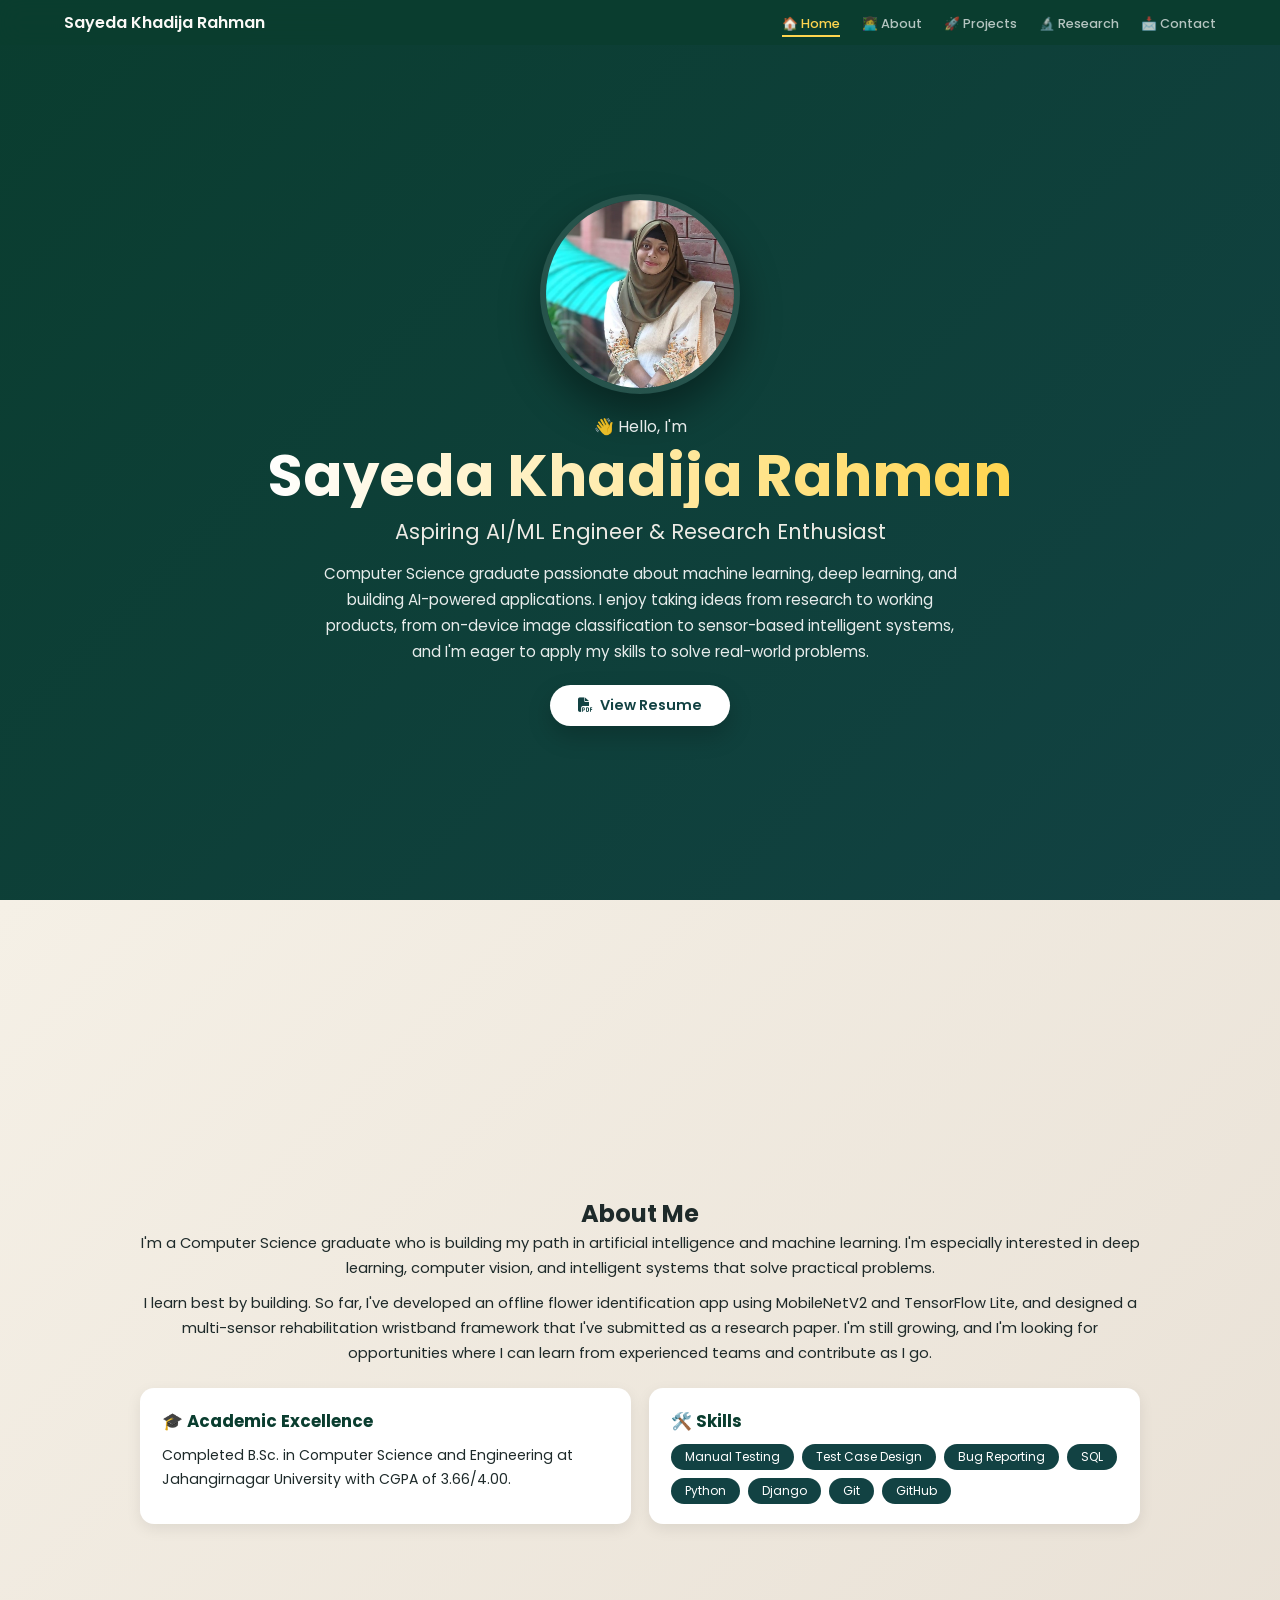
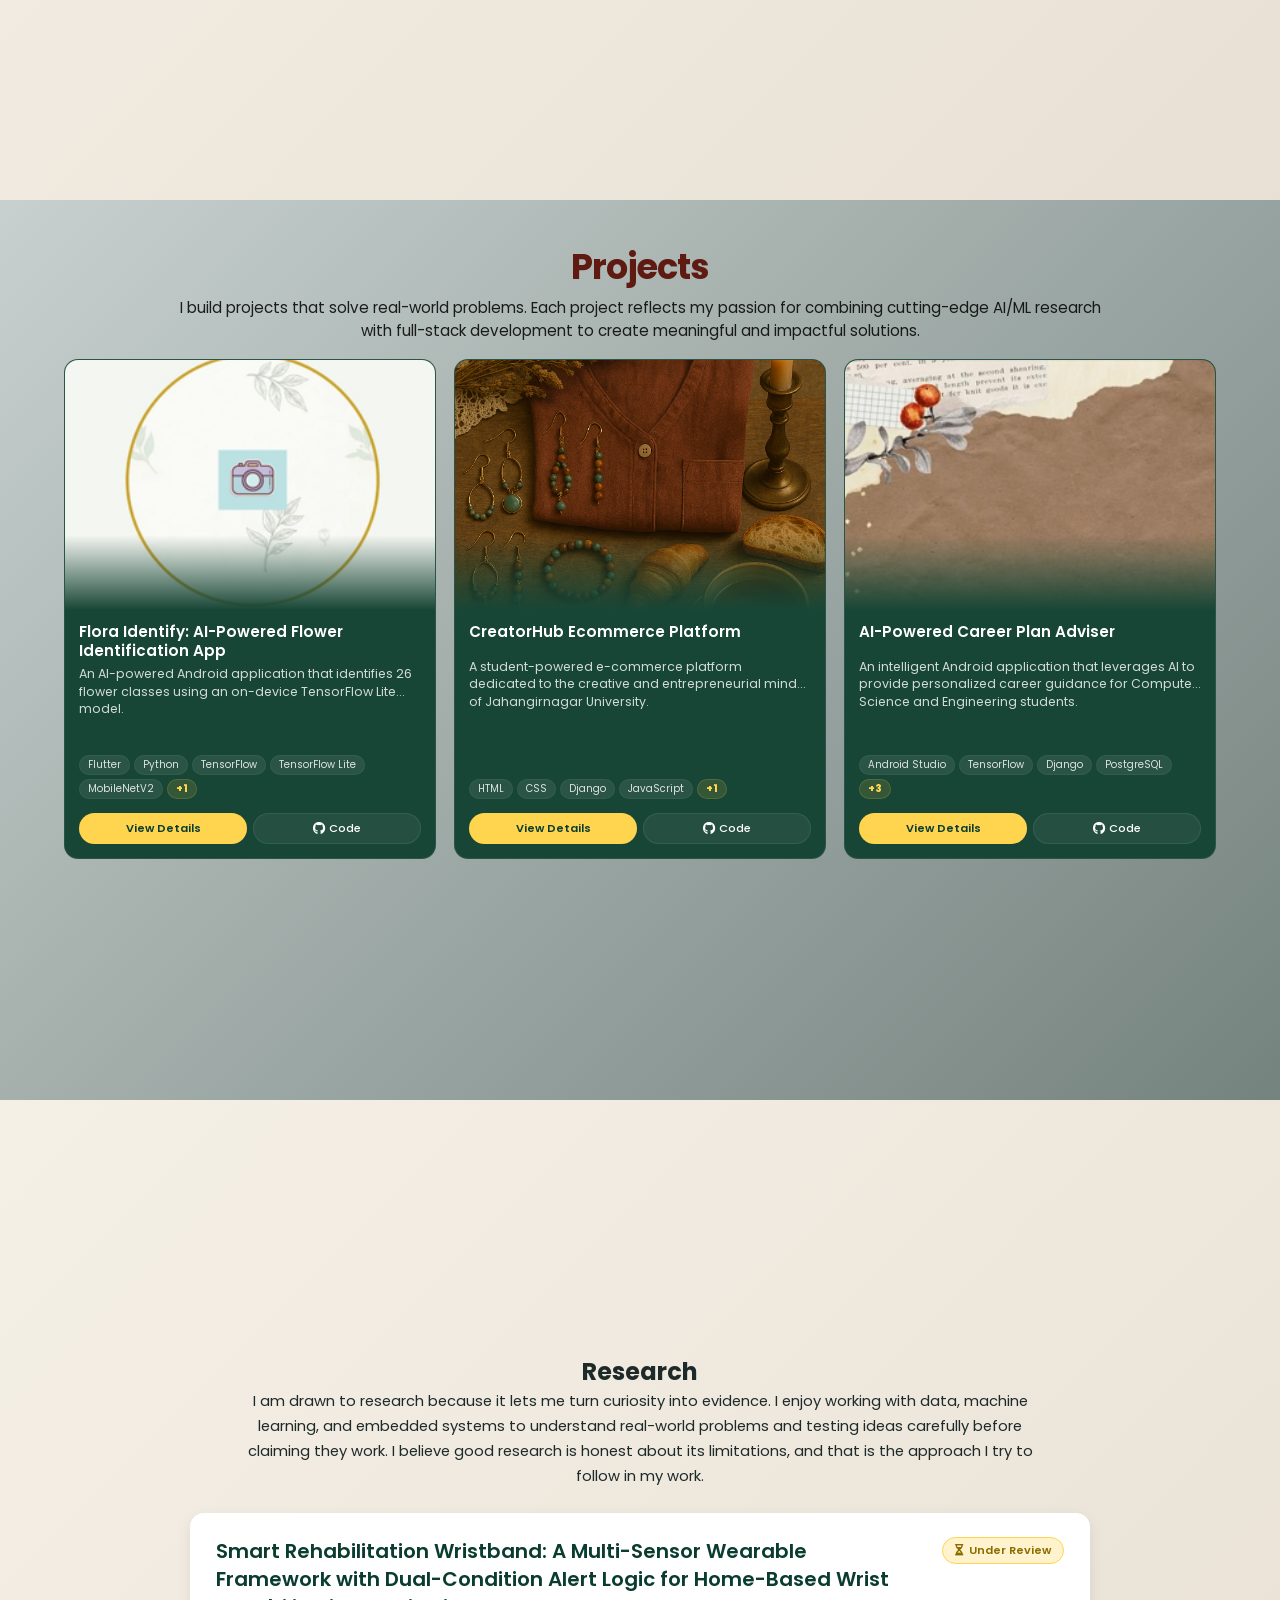
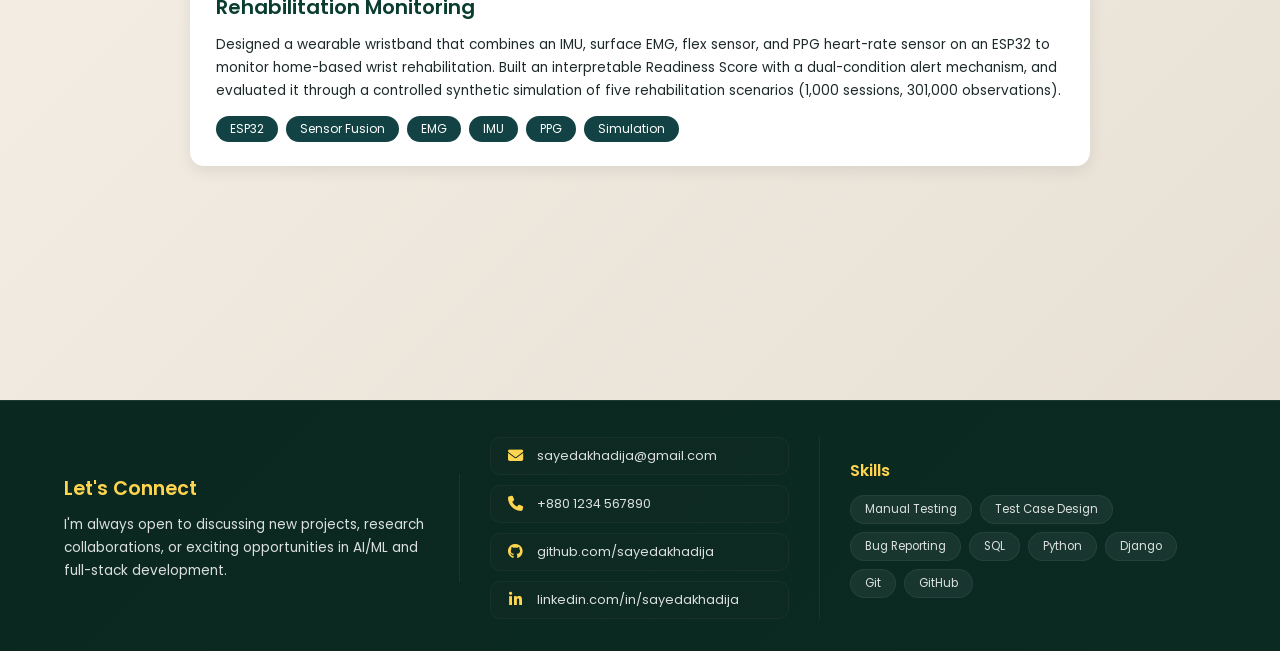
==== index.html @ f1431178 "about section changed" ====
<!DOCTYPE html>
<html lang="en">

<head>
  <meta charset="UTF-8">
  <meta name="viewport" content="width=device-width, initial-scale=1.0">
  <title>Sayeda Khadija Rahman | Portfolio</title>

  <link rel="stylesheet" href="assets/css/style.css">
  <link rel="stylesheet" href="https://cdnjs.cloudflare.com/ajax/libs/font-awesome/6.5.1/css/all.min.css">
  <link href="https://fonts.googleapis.com/css2?family=Poppins:wght@300;400;600;700&display=swap" rel="stylesheet">
</head>

<body>

  <!-- ===== NAVIGATION ===== -->
  <nav id="navbar">
    <div class="nav-left">Sayeda Khadija Rahman</div>
    <div class="nav-right">
      <a href="#home" class="active">🏠 Home</a>
      <a href="#about">👩‍💻 About</a>
      <a href="#projects">🚀 Projects</a>
      <a href="#research">🔬 Research</a>
      <a href="#contact">📩 Contact</a>
    </div>
  </nav>






  <!-- ===== HOME SECTION ===== -->
  <section class="section" id="home">
    <div class="home-container">
      <div class="home-image">
        <img src="./assets/images/Photo.jpg" alt="Sayeda Khadija Rahman">
      </div>
      <div class="home-content">
        <p class="greeting">👋 Hello, I'm</p>
        <h1 class="name">Sayeda Khadija Rahman</h1>
        <p class="title">Aspiring AI/ML Engineer & Research Enthusiast</p>
        <p class="description">
          Computer Science graduate passionate about machine learning, deep learning, and building
          AI-powered applications. I enjoy taking ideas from research to working products, from
          on-device image classification to sensor-based intelligent systems, and I'm eager to
          apply my skills to solve real-world problems.
        </p>
        <a href="resume/index.html" class="cv-btn">
          <i class="fas fa-file-pdf"></i> View Resume
        </a>
      </div>
    </div>
  </section>






  <!-- ===== ABOUT SECTION ===== -->
  <section class="section" id="about">
    <div class="about-grid">
      <div class="about-content">
        <h2 class="section-title">About Me</h2>
        <p>I'm a Computer Science graduate who is building my path in artificial intelligence and machine learning.
          I'm especially interested in deep learning, computer vision, and intelligent systems that solve
          practical problems.</p>
        <p>I learn best by building. So far, I've developed an offline flower identification app using
          MobileNetV2 and TensorFlow Lite, and designed a multi-sensor rehabilitation wristband framework that I've
          submitted as a research paper. I'm still growing, and I'm looking for opportunities where I can learn from
          experienced teams and contribute as I go.</p>

        <div class="about-boxes">
          <!-- Left: Academic Excellence -->
          <div class="about-box">
            <h3>🎓 Academic Excellence</h3>
            <p>Completed B.Sc. in Computer Science and Engineering at Jahangirnagar University with CGPA of 3.66/4.00.
            </p>
          </div>

          <!-- Right: Skills -->
          <div class="about-box">
            <h3>🛠️ Skills</h3>
            <div class="skills">
              <span class="skill-tag">Manual Testing</span>
              <span class="skill-tag">Test Case Design</span>
              <span class="skill-tag">Bug Reporting</span>
              <span class="skill-tag">SQL</span>
              <span class="skill-tag">Python</span>
              <span class="skill-tag">Django</span>
              <span class="skill-tag">Git</span>
              <span class="skill-tag">GitHub</span>
            </div>
          </div>
        </div>
      </div>
    </div>
  </section>










  <!-- ===== PROJECTS SECTION ===== -->



  <section class="section" id="projects">
    <div class="projects-container">
      <div class="projects-header">
        <h2 class="projects-title">Projects</h2>
        <p class="projects-subtitle">
          I build projects that solve real-world problems. Each project reflects my passion for
          combining cutting-edge AI/ML research with full-stack development to create
          meaningful and impactful solutions.
        </p>
      </div>

      <div class="projects-grid">



        <!-- Project Card 1 -->
        <div class="project-card" data-project="1">
          <div class="project-image-wrapper">
            <img src="assets/images/flora_identify.png" alt="Flora Identify Flower Recognition App"
              class="project-image">
          </div>

          <div class="project-content">
            <h3 class="project-title">Flora Identify: AI-Powered Flower Identification App</h3>

            <p class="project-description">
              An AI-powered Android application that identifies 26 flower classes
              using an on-device TensorFlow Lite model.
            </p>

            <div class="project-tech">
              <span class="tech-tag">Flutter</span>
              <span class="tech-tag">Python</span>
              <span class="tech-tag">TensorFlow</span>
              <span class="tech-tag">TensorFlow Lite</span>
              <span class="tech-tag">MobileNetV2</span>
              <span class="tech-tag more">+1</span>
            </div>

            <div class="project-buttons">
              <button class="btn-view" data-project="1">View Details</button>

              <a href="https://github.com/cometkhadija/flower_detection_project" target="_blank"
                rel="noopener noreferrer" class="btn-github">
                <i class="fab fa-github"></i> Code
              </a>
            </div>
          </div>
        </div>





        <!-- Project Card 2 -->


        <div class="project-card" data-project="2">
          <div class="project-image-wrapper">
            <img src="assets/images/creator_hub.png" alt="CreatorHub Ecommerce Platform" class="project-image">
          </div>
          <div class="project-content">
            <h3 class="project-title">CreatorHub Ecommerce Platform</h3>
            <p class="project-description">A student-powered e-commerce platform dedicated to the creative and
              entrepreneurial minds of Jahangirnagar University.</p>
            <div class="project-tech">
              <span class="tech-tag">HTML</span>
              <span class="tech-tag">CSS</span>
              <span class="tech-tag">Django</span>
              <span class="tech-tag">JavaScript</span>
              <span class="tech-tag more">+1</span>
            </div>
            <div class="project-buttons">
              <button class="btn-view" data-project="2">View Details</button>
              <a href="https://github.com/cometkhadija/Prideproject" target="_blank" class="btn-github">
                <i class="fab fa-github"></i> Code
              </a>
            </div>
          </div>
        </div>



        <!-- Project Card 3 -->
        <div class="project-card" data-project="3">
          <div class="project-image-wrapper">
            <img src="assets/images/hostel_companion.png" alt="AI-Powered Hostel Companion" class="project-image">
          </div>
          <div class="project-content">
            <h3 class="project-title">AI-Powered Career Plan Adviser</h3>
            <p class="project-description">An intelligent Android application that leverages AI to provide personalized
              career guidance for Computer Science and Engineering students.</p>
            <div class="project-tech">
              <span class="tech-tag">Android Studio</span>
              <span class="tech-tag">TensorFlow</span>
              <span class="tech-tag">Django</span>
              <span class="tech-tag">PostgreSQL</span>
              <span class="tech-tag more">+3</span>
            </div>
            <div class="project-buttons">
              <button class="btn-view" data-project="3">View Details</button>
              <a href="https://github.com/cometkhadija/my_app" target="_blank" class="btn-github">
                <i class="fab fa-github"></i> Code
              </a>
            </div>
          </div>
        </div>











      </div>
    </div>
  </section>








  <!-- ===== PROJECT DETAIL MODAL ===== -->
  <div class="modal-overlay" id="projectModal" onclick="closeProjectOutside(event)">
    <div class="modal-content">
      <h2 id="modalTitle">Project Title</h2>
      <div class="modal-body">
        <p id="modalDescription">Full project description goes here.</p>

        <div class="modal-tech">
          <h4>Technologies Used</h4>
          <div id="modalTech" class="tech-tags-modal"></div>
        </div>

        <div class="modal-features">
          <h4>Key Features</h4>
          <ul id="modalFeatures"></ul>
        </div>
      </div>

      <div class="modal-actions">
        <a href="#" id="modalGithub" target="_blank" rel="noopener" class="modal-github-btn">
          <i class="fab fa-github"></i> View on GitHub
        </a>
        <button class="modal-close-btn" onclick="closeProject()">Close</button>
      </div>
    </div>
  </div>








  <!-- ===== RESEARCH SECTION ===== -->
  <section class="section" id="research">
    <div class="research-container">
      <h2 class="section-title">Research</h2>

      <p class="research-intro">
        I am drawn to research because it lets me turn curiosity into evidence. I enjoy working with data,
        machine learning, and embedded systems to understand real-world problems and testing ideas
        carefully before claiming they work. I believe good research is honest about its limitations,
        and that is the approach I try to follow in my work.
      </p>

      <div class="research-card">
        <div class="research-card-top">
          <h3 class="research-title">Smart Rehabilitation Wristband: A Multi-Sensor Wearable Framework with
            Dual-Condition Alert Logic for Home-Based Wrist Rehabilitation Monitoring</h3>
          <span class="research-badge"><i class="fas fa-hourglass-half"></i> Under Review</span>
        </div>

        <p class="research-desc">
          Designed a wearable wristband that combines an IMU, surface EMG, flex sensor, and PPG heart-rate
          sensor on an ESP32 to monitor home-based wrist rehabilitation. Built an interpretable Readiness Score
          with a dual-condition alert mechanism, and evaluated it through a controlled synthetic simulation of
          five rehabilitation scenarios (1,000 sessions, 301,000 observations).
        </p>

        <div class="research-tags">
          <span class="skill-tag">ESP32</span>
          <span class="skill-tag">Sensor Fusion</span>
          <span class="skill-tag">EMG</span>
          <span class="skill-tag">IMU</span>
          <span class="skill-tag">PPG</span>
          <span class="skill-tag">Simulation</span>
        </div>
      </div>
    </div>
  </section>






  <!-- ===== CONTACT BAR (footer) ===== -->
  <footer class="contact-bar" id="contact">
    <div class="contact-bar-inner">

      <!-- Left -->
      <div class="contact-bar-text">
        <h3>Let's Connect</h3>
        <p>I'm always open to discussing new projects, research collaborations, or exciting opportunities in AI/ML and
          full-stack development.</p>
      </div>

      <!-- Middle -->
      <div class="contact-bar-links">
        <div class="contact-bar-item">
          <i class="fas fa-envelope"></i>
          <span>sayedakhadija@gmail.com</span>
        </div>
        <div class="contact-bar-item">
          <i class="fas fa-phone"></i>
          <span>+880 1234 567890</span>
        </div>
        <div class="contact-bar-item">
          <i class="fab fa-github"></i>
          <a href="#" target="_blank">github.com/sayedakhadija</a>
        </div>
        <div class="contact-bar-item">
          <i class="fab fa-linkedin-in"></i>
          <a href="#" target="_blank">linkedin.com/in/sayedakhadija</a>
        </div>
      </div>

      <!-- Right -->
      <div class="contact-bar-skills">
        <h4>Skills</h4>
        <div class="skills-wrap">
          <span class="skill-tag-full">Manual Testing</span>
          <span class="skill-tag-full">Test Case Design</span>
          <span class="skill-tag-full">Bug Reporting</span>
          <span class="skill-tag-full">SQL</span>
          <span class="skill-tag-full">Python</span>
          <span class="skill-tag-full">Django</span>
          <span class="skill-tag-full">Git</span>
          <span class="skill-tag-full">GitHub</span>
        </div>
      </div>

    </div>
  </footer>




  <!-- ===== BOTTOM NAVIGATION (Mobile) ===== -->
  <nav class="bottom-nav" id="bottomNav">
    <a href="#home" class="active">
      <i class="fas fa-home"></i>
      <span>Home</span>
    </a>
    <a href="#about">
      <i class="fas fa-user"></i>
      <span>About</span>
    </a>
    <a href="#projects">
      <i class="fas fa-code"></i>
      <span>Projects</span>
    </a>
    <a href="#research">
      <i class="fas fa-flask"></i>
      <span>Research</span>
    </a>
    <a href="#contact">
      <i class="fas fa-envelope"></i>
      <span>Contact</span>
    </a>
  </nav>

  <script src="assets/js/script.js" defer></script>
</body>

</html>
---- assets/css/style.css ----
/* ===== RESET & BASE ===== */
* {
  margin: 0;
  padding: 0;
  box-sizing: border-box;
}

html {
  scroll-behavior: smooth;
  scroll-snap-type: y mandatory;
}

body {
  font-family: 'Poppins', sans-serif;
  background: #0a3d2f;
  color: #ffffff;
  overflow-y: scroll;
}

/* ===== SECTIONS - FULL VIEWPORT HEIGHT ===== */
.section {
  height: 100vh;
  min-height: 100vh;
  scroll-snap-align: start;
  display: flex;
  align-items: center;
  justify-content: center;
  padding: 60px 5% 40px;
  position: relative;
  overflow-y: auto;
}

.section::-webkit-scrollbar {
  width: 4px;
}

.section::-webkit-scrollbar-track {
  background: rgba(255, 255, 255, 0.05);
}

.section::-webkit-scrollbar-thumb {
  background: #ffd54f;
  border-radius: 4px;
}

/* ===== NAVIGATION ===== */
#navbar {
  position: fixed;
  top: 0;
  left: 0;
  right: 0;
  z-index: 1000;
  padding: 10px 5%;
  display: flex;
  justify-content: space-between;
  align-items: center;
  background: rgba(10, 61, 47, 0.9);
  backdrop-filter: blur(12px);
  transition: all 0.3s ease;
}

#navbar.scrolled {
  background: rgba(0, 0, 0, 0.95);
}

.nav-left {
  font-size: 1rem;
  font-weight: 600;
  color: #faf9f6;
}

.nav-right a {
  color: rgba(255, 255, 255, 0.7);
  text-decoration: none;
  margin-left: 18px;
  font-weight: 500;
  font-size: 0.8rem;
  transition: all 0.3s;
  padding-bottom: 3px;
  border-bottom: 2px solid transparent;
}

.nav-right a:hover,
.nav-right a.active {
  color: #ffd54f;
  border-bottom-color: #ffd54f;
}






/* ===== HOME SECTION ===== */
#home {
  background: linear-gradient(135deg, #0a3d2f, #124243);
}

.home-container {
  max-width: 800px;
  width: 100%;
  display: flex;
  flex-direction: column;
  align-items: center;
  text-align: center;
  gap: 20px;
}

.home-image img {
  width: 200px;
  aspect-ratio: 1 / 1;
  object-fit: cover;
  display: block;
  border-radius: 50%;
  box-shadow: 0 20px 40px rgba(0, 0, 0, 0.4);
  border: 6px solid rgba(255, 255, 255, 0.1);
}

.greeting {
  font-size: 1rem;
  opacity: 0.9;
}

.name {
  font-size: clamp(2.2rem, 4.5vw, 3.8rem);
  font-weight: 700;
  line-height: 1.1;
  margin: 6px 0 8px;
  background: linear-gradient(to right, #fff, #ffd54f);
  -webkit-background-clip: text;
  -webkit-text-fill-color: transparent;
}

.title {
  font-size: 1.3rem;
  color: #edebe5;
  margin-bottom: 14px;
}

.description {
  font-size: 0.95rem;
  line-height: 1.7;
  width: 100%;
  max-width: 650px;
  margin: 0 auto 20px;
  opacity: 0.9;
  box-sizing: border-box;
}

.cv-btn {
  background: white;
  color: #124243;
  padding: 10px 28px;
  border-radius: 50px;
  font-weight: 600;
  text-decoration: none;
  display: inline-flex;
  align-items: center;
  gap: 8px;
  transition: all 0.3s;
  box-shadow: 0 10px 25px rgba(0, 0, 0, 0.2);
  font-size: 0.9rem;
}

.cv-btn:hover {
  background: #f1f0ea;
  transform: translateY(-4px);
}





/* ===== ABOUT SECTION ===== */
#about {
  background: linear-gradient(135deg, #f5f0e6, #e8e0d5);
  color: #1e2a2a;
}

.about-grid {
  max-width: 1000px;
  width: 100%;
  display: flex;
  justify-content: center;
  align-items: center;
  text-align: center;
}

.about-content {
  width: 100%;
}

.about-content p {
  font-size: 0.92rem;
  line-height: 1.7;
  margin-bottom: 10px;
}

.skills {
  display: flex;
  flex-wrap: wrap;
  gap: 8px;
  margin-top: 10px;
  justify-content: center;
}

.skill-tag {
  background: #124243;
  color: white;
  padding: 4px 14px;
  border-radius: 20px;
  font-size: 0.75rem;
  transition: all 0.3s;
}

.skill-tag:hover {
  transform: translateY(-3px);
  background: #0a3d2f;
}

/* ===== NEW: TWO BOXES ===== */
.about-boxes {
  display: grid;
  grid-template-columns: 1fr 1fr;
  gap: 18px;
  margin-top: 22px;
  text-align: left;
}

.about-box {
  background: white;
  border-radius: 14px;
  padding: 20px 22px;
  box-shadow: 0 5px 15px rgba(0, 0, 0, 0.08);
  transition: all 0.3s;
}

.about-box:hover {
  transform: translateY(-5px);
  box-shadow: 0 10px 30px rgba(0, 0, 0, 0.12);
}

.about-box h3 {
  font-size: 1.05rem;
  color: #0a3d2f;
  margin-bottom: 10px;
}

.about-box p {
  font-size: 0.88rem;
  line-height: 1.7;
  margin-bottom: 0;
}

.about-box .skills {
  margin-top: 0;
  justify-content: flex-start;
}

@media (max-width: 768px) {
  .about-boxes {
    grid-template-columns: 1fr;
  }
}

/* ===== OLD (unused now, rekhe dilam) ===== */
.about-stats {
  display: grid;
  grid-template-columns: repeat(3, 1fr);
  gap: 14px;
}

.stat {
  text-align: center;
  padding: 18px 12px;
  background: white;
  border-radius: 12px;
  box-shadow: 0 5px 15px rgba(0, 0, 0, 0.08);
  transition: all 0.3s;
}

.stat:hover {
  transform: translateY(-5px);
  box-shadow: 0 10px 30px rgba(0, 0, 0, 0.12);
}

.stat h3 {
  font-size: 1.6rem;
  color: #0a3d2f;
}

.stat p {
  font-size: 0.75rem;
  color: #666;
}













/* ============================================
   ===== PROJECTS SECTION =====
   ============================================ */
#projects {
  /* Section background: eta change korle card er color change hobe na */
  --projects-bg: linear-gradient(135deg,  #c7d0ce, #75837f);

  /* Card er fixed color: section background er upor depend kore na */
  --card-bg: #184636;
  --card-bg-hover: #1f4c3c;

  background: var(--projects-bg);
  padding: 40px 5% 25px;
  display: flex;
  align-items: flex-start;
  overflow-y: auto;
}

.projects-container {
  max-width: 1200px;
  width: 100%;
  margin: 0 auto;
}

.projects-header {
  text-align: center;
  margin-bottom: 16px;
}

.projects-title {
  font-size: clamp(1.6rem, 2.8vw, 2.2rem);
  font-weight: 700;
  color: #5f1a11;
  margin-bottom: 4px;
  letter-spacing: -1px;
}

.projects-subtitle {
  font-size: 0.95rem;
  line-height: 1.5;
  max-width: 80%;
  margin: 0 auto;
  opacity: 0.85;
  
  color: #000000 !important;
}

.projects-grid {
  display: grid;
  grid-template-columns: repeat(3, 1fr);
  gap: 18px;
}

/* ===== PROJECT CARD ===== */
.project-card {
  background: var(--card-bg);
  border-radius: 14px;
  overflow: hidden;
  transition: all 0.4s ease;
  border: 1px solid rgba(255, 255, 255, 0.08);
  display: flex;
  flex-direction: column;
  height: 100%;
  min-height: 500px;
  max-height: 900px;
}

.project-card:hover {
  transform: translateY(-6px);
  background: var(--card-bg-hover);
  border-color: rgba(255, 213, 79, 0.3);
  box-shadow: 0 15px 40px rgba(0, 0, 0, 0.3);
}

.project-image-wrapper {
  width: 100%;
  height: 250px;
  background: var(--card-bg);
  overflow: hidden;
  flex-shrink: 0;
  position: relative;
}

.project-image-wrapper::after {
  content: '';
  position: absolute;
  bottom: 0;
  left: 0;
  right: 0;
  height: 30%;
  background: linear-gradient(to top, var(--card-bg), transparent);
}

.project-image {
  width: 100%;
  height: 100%;
  object-fit: cover;
  transition: transform 0.5s ease;
}

.project-card:hover .project-image {
  transform: scale(1.05);
}

.project-content {
  padding: 12px 14px 14px;
  flex: 1;
  display: flex;
  flex-direction: column;
  gap: 4px;
}

.project-title {
  font-size: 0.95rem;
  font-weight: 600;
  color: #ffffff;
  margin: 0;
  line-height: 1.3;
  min-height: 32px;
}

.project-description {
  font-size: 0.78rem;
  line-height: 1.4;
  opacity: 0.8;
  margin: 0;
  display: -webkit-box;
  -webkit-line-clamp: 2;
  -webkit-box-orient: vertical;
  overflow: hidden;
  flex: 1;
}

.project-tech {
  display: flex;
  flex-wrap: wrap;
  gap: 4px;
  margin: 6px 0 4px;
}

.tech-tag {
  background: rgba(255, 255, 255, 0.08);
  padding: 2px 8px;
  border-radius: 12px;
  font-size: 0.62rem;
  color: rgba(255, 255, 255, 0.85);
  border: 1px solid rgba(255, 255, 255, 0.05);
  transition: all 0.3s;
}

.tech-tag:hover {
  background: rgba(255, 213, 79, 0.15);
  border-color: rgba(255, 213, 79, 0.2);
  transform: translateY(-2px);
}

.tech-tag.more {
  background: rgba(255, 213, 79, 0.12);
  color: #ffd54f;
  font-weight: 800;
  border-color: rgba(255, 213, 79, 0.15);
}

.project-buttons {
  display: grid;
  grid-template-columns: 1fr 1fr;
  gap: 6px;
  margin-top: 6px;
}

.btn-view {
  background: #ffd54f;
  color: #0a3d2f;
  border: none;
  padding: 6px 10px;
  border-radius: 20px;
  font-size: 0.7rem;
  font-weight: 600;
  cursor: pointer;
  transition: all 0.3s ease;
  font-family: 'Poppins', sans-serif;
  width: 100%;
}

.btn-view:hover {
  transform: translateY(-2px);
  box-shadow: 0 6px 20px rgba(255, 213, 79, 0.3);
  background: #ffe066;
}

.btn-github {
  display: flex;
  align-items: center;
  justify-content: center;
  gap: 4px;
  background: rgba(255, 255, 255, 0.06);
  color: white;
  padding: 6px 10px;
  border-radius: 20px;
  text-decoration: none;
  font-size: 0.7rem;
  font-weight: 500;
  transition: all 0.3s ease;
  border: 1px solid rgba(255, 255, 255, 0.08);
  width: 100%;
}

.btn-github:hover {
  background: rgba(255, 255, 255, 0.12);
  transform: translateY(-2px);
  border-color: rgba(255, 255, 255, 0.2);
}

.btn-github i {
  font-size: 0.8rem;
}

/* ============================================
   ===== CONTACT BAR (FOOTER) =====
   ============================================ */
footer#contact.contact-bar {
  scroll-snap-align: end;
  background: linear-gradient(135deg, #0b2820, #0a2a22);
  border-top: 1px solid rgba(255, 255, 255, 0.08);
  padding: 36px 5% 32px;
}

.contact-bar-inner {
  max-width: 1200px;
  margin: 0 auto;
  display: grid;
  grid-template-columns: 1.1fr 1fr 1.1fr;
  gap: 0;
  align-items: center;
}

/* ===== LEFT ===== */
.contact-bar-text {
  padding-right: 30px;
  border-right: 1px solid rgba(255, 255, 255, 0.06);
}

.contact-bar-text h3 {
  font-size: 1.2rem;
  color: #ffd54f;
  font-weight: 600;
  margin-bottom: 10px;
}

.contact-bar-text p {
  font-size: 0.85rem;
  line-height: 1.7;
  opacity: 0.85;
}

/* ===== MIDDLE ===== */
.contact-bar-links {
  display: flex;
  flex-direction: column;
  gap: 10px;
  padding: 0 30px;
  border-right: 1px solid rgba(255, 255, 255, 0.06);
}

.contact-bar-item {
  display: flex;
  align-items: center;
  gap: 12px;
  padding: 9px 14px;
  background: rgba(104, 71, 71, 0.04);
  border: 1px solid rgba(255, 255, 255, 0.04);
  border-radius: 10px;
  transition: all 0.3s;
}

.contact-bar-item:hover {
  background: rgba(255, 255, 255, 0.08);
  border-color: rgba(255, 213, 79, 0.15);
  transform: translateX(5px);
}

.contact-bar-item i {
  color: #ffd54f;
  font-size: 0.95rem;
  width: 20px;
  text-align: center;
}

.contact-bar-item span,
.contact-bar-item a {
  font-size: 0.8rem;
  color: rgba(255, 255, 255, 0.85);
  text-decoration: none;
  word-break: break-word;
  transition: color 0.3s;
}

.contact-bar-item a:hover {
  color: #ffd54f;
}

/* ===== RIGHT ===== */
.contact-bar-skills {
  padding-left: 30px;
}

.contact-bar-skills h4 {
  font-size: 1rem;
  color: #ffd54f;
  font-weight: 600;
  margin-bottom: 12px;
}

.skills-wrap {
  display: flex;
  flex-wrap: wrap;
  gap: 8px;
}

.skill-tag-full {
  background: rgba(255, 255, 255, 0.06);
  padding: 5px 14px;
  border-radius: 20px;
  font-size: 0.72rem;
  color: rgba(255, 255, 255, 0.85);
  border: 1px solid rgba(255, 255, 255, 0.06);
  transition: all 0.3s;
  cursor: default;
}

.skill-tag-full:hover {
  background: rgba(255, 213, 79, 0.12);
  border-color: rgba(255, 213, 79, 0.25);
  color: #ffd54f;
  transform: translateY(-3px);
}

/* ===== RESPONSIVE ===== */
@media (max-width: 968px) {
  .contact-bar-inner {
    grid-template-columns: 1fr;
    gap: 22px;
    text-align: center;
  }

  .contact-bar-text,
  .contact-bar-links,
  .contact-bar-skills {
    padding: 0;
    border-right: none;
  }

  .skills-wrap {
    justify-content: center;
  }
}

@media (max-width: 768px) {
  footer#contact.contact-bar {
    padding: 24px 5% 20px;
  }
}







/* ===== BOTTOM NAV (MOBILE) ===== */
.bottom-nav {
  display: none;
  position: fixed;
  bottom: 0;
  left: 0;
  right: 0;
  z-index: 999;
  background: rgba(10, 61, 47, 0.95);
  backdrop-filter: blur(10px);
  padding: 5px 0;
  justify-content: space-around;
  border-top: 1px solid rgba(255, 255, 255, 0.1);
}

.bottom-nav a {
  color: rgba(255, 255, 255, 0.6);
  text-decoration: none;
  font-size: 9px;
  display: flex;
  flex-direction: column;
  align-items: center;
  gap: 2px;
  padding: 3px 8px;
  transition: all 0.3s;
}

.bottom-nav a i {
  font-size: 16px;
}

.bottom-nav a.active {
  color: #ffd54f;
}

/* ===== MODAL ===== */
.modal-overlay {
  display: none;
  position: fixed;
  top: 0;
  left: 0;
  width: 100%;
  height: 100%;
  background: rgba(0, 0, 0, 0.85);
  backdrop-filter: blur(8px);
  z-index: 2000;
  align-items: center;
  justify-content: center;
  padding: 20px;
}

.modal-overlay.active {
  display: flex;
}

.modal-content {
  background: #1a4a3f;
  border-radius: 20px;
  padding: 30px;
  max-width: 750px;
  width: 90%;
  max-height: 85vh;
  overflow-y: auto;
  animation: modalIn 0.3s ease;
  box-shadow: 0 30px 60px rgba(0, 0, 0, 0.5);
}

@keyframes modalIn {
  from {
    opacity: 0;
    transform: scale(0.9) translateY(20px);
  }

  to {
    opacity: 1;
    transform: scale(1) translateY(0);
  }
}

.modal-content h2 {
  font-size: 1.6rem;
  color: #ffd54f;
  margin-bottom: 12px;
}

.modal-body p {
  font-size: 0.9rem;
  line-height: 1.7;
  margin-bottom: 16px;
  color: rgba(255, 255, 255, 0.9);
}

.modal-tech h4,
.modal-features h4 {
  color: #ffd54f;
  font-size: 0.95rem;
  margin-bottom: 6px;
}

.tech-tags-modal {
  display: flex;
  flex-wrap: wrap;
  gap: 8px;
  margin-bottom: 16px;
}

.tech-tags-modal span {
  background: rgba(255, 255, 255, 0.1);
  padding: 4px 12px;
  border-radius: 20px;
  font-size: 0.75rem;
}

.modal-features ul {
  list-style: none;
  padding: 0;
  margin-bottom: 16px;
}

.modal-features ul li {
  padding: 5px 0 5px 22px;
  position: relative;
  line-height: 1.5;
  font-size: 0.85rem;
  color: rgba(255, 255, 255, 0.85);
}

.modal-features ul li::before {
  content: '✦';
  position: absolute;
  left: 0;
  color: #ffd54f;
}

.modal-actions {
  display: flex;
  gap: 12px;
  flex-wrap: wrap;
}

.modal-github-btn {
  flex: 1;
  background: #24292e;
  color: white;
  padding: 10px 18px;
  border-radius: 12px;
  text-decoration: none;
  font-weight: 600;
  display: flex;
  align-items: center;
  justify-content: center;
  gap: 8px;
  transition: all 0.3s;
  min-width: 100px;
  font-size: 0.9rem;
}

.modal-github-btn:hover {
  transform: translateY(-3px);
  box-shadow: 0 8px 25px rgba(0, 0, 0, 0.3);
  background: #2f363d;
}

.modal-close-btn {
  flex: 1;
  background: rgba(255, 255, 255, 0.1);
  color: white;
  border: 2px solid rgba(255, 255, 255, 0.15);
  padding: 10px 18px;
  border-radius: 12px;
  font-weight: 600;
  cursor: pointer;
  transition: all 0.3s;
  font-family: 'Poppins', sans-serif;
  font-size: 0.9rem;
  min-width: 100px;
}

.modal-close-btn:hover {
  background: rgba(255, 255, 255, 0.2);
  transform: translateY(-3px);
}

/* ============================================
   ===== RESPONSIVE =====
   ============================================ */
@media (max-width: 1024px) {
  .projects-grid {
    grid-template-columns: repeat(2, 1fr);
    gap: 16px;
  }
}

@media (max-width: 968px) {
  .home-container {
    grid-template-columns: 1fr;
    text-align: center;
    gap: 20px;
  }

  .home-image img {
    max-width: 240px;
    margin: 0 auto;
  }

  .description {
    margin: 0 auto 18px;
  }

  .section {
    padding: 50px 5% 30px;
  }

  .contact-navbar {
    flex-direction: column;
    align-items: stretch;
    gap: 8px;
    padding: 12px 16px;
  }

  .contact-left {
    justify-content: center;
    flex-wrap: wrap;
  }

  .contact-text {
    white-space: normal;
  }

  .contact-middle {
    justify-content: center;
    gap: 8px;
  }

  .contact-right {
    justify-content: center;
    gap: 4px;
  }

  .contact-right .skill-tag {
    font-size: 0.55rem;
    padding: 2px 8px;
  }
}

@media (max-width: 768px) {
  .nav-right {
    display: none;
  }

  .bottom-nav {
    display: flex;
  }

  body {
    padding-bottom: 50px;
  }

  .projects-grid {
    grid-template-columns: 1fr;
    gap: 16px;
    max-width: 380px;
    margin: 0 auto;
  }

  .project-card {
    min-height: 280px;
    max-height: 380px;
  }

  .project-image-wrapper {
    height: 120px;
  }

  .about-stats {
    grid-template-columns: repeat(3, 1fr);
    gap: 10px;
  }

  .stat {
    padding: 12px 8px;
  }

  .stat h3 {
    font-size: 1.3rem;
  }

  .modal-content {
    padding: 20px;
  }

  .modal-actions {
    flex-direction: column;
  }

  .modal-github-btn,
  .modal-close-btn {
    flex: none;
    width: 100%;
  }

  #contact {
    padding: 12px 4%;
  }

  .contact-navbar {
    padding: 10px 12px;
    gap: 6px;
    border-radius: 10px;
  }

  .contact-left {
    flex-direction: column;
    gap: 4px;
    text-align: center;
  }

  .contact-greeting {
    font-size: 0.75rem;
  }

  .contact-text {
    font-size: 0.65rem;
  }

  .contact-link {
    width: 28px;
    height: 28px;
    font-size: 0.75rem;
  }
}

@media (max-width: 480px) {
  .section {
    padding: 40px 4% 20px;
  }

  .name {
    font-size: 1.8rem;
  }

  .title {
    font-size: 1rem;
  }

  .home-image img {
    max-width: 170px;
  }

  .project-card {
    min-height: 240px;
    max-height: 340px;
  }

  .project-image-wrapper {
    height: 100px;
  }

  .project-content {
    padding: 10px 12px 12px;
  }

  .project-title {
    font-size: 0.85rem;
    min-height: 28px;
  }

  .project-description {
    font-size: 0.7rem;
  }

  .project-buttons {
    grid-template-columns: 1fr;
    gap: 4px;
  }

  .about-stats {
    grid-template-columns: 1fr;
  }

  .modal-content {
    padding: 15px;
  }

  .modal-content h2 {
    font-size: 1.2rem;
  }

  #contact {
    padding: 8px 3%;
  }

  .contact-navbar {
    padding: 8px 10px;
    gap: 4px;
    border-radius: 8px;
  }

  .contact-greeting {
    font-size: 0.7rem;
  }

  .contact-text {
    font-size: 0.6rem;
  }

  .contact-link {
    width: 24px;
    height: 24px;
    font-size: 0.65rem;
  }

  .contact-right .skill-tag {
    font-size: 0.5rem;
    padding: 2px 6px;
  }
}



/* ===== RESEARCH SECTION ===== */
#research {
  background: linear-gradient(135deg, #f5f0e6, #e8e0d5);
  color: #1e2a2a;
}

.research-container {
  max-width: 900px;
  width: 100%;
  text-align: center;
}

.research-intro {
  font-size: 0.92rem;
  line-height: 1.7;
  max-width: 800px;
  margin: 0 auto 24px;
}

.research-card {
  background: white;
  border-radius: 14px;
  padding: 24px 26px;
  box-shadow: 0 5px 15px rgba(0, 0, 0, 0.08);
  text-align: left;
  transition: all 0.3s;
}

.research-card:hover {
  transform: translateY(-5px);
  box-shadow: 0 10px 30px rgba(0, 0, 0, 0.12);
}

.research-card-top {
  display: flex;
  justify-content: space-between;
  align-items: flex-start;
  gap: 16px;
  margin-bottom: 12px;
}

.research-title {
  font-size: 1.25rem;
  line-height: 1.4;
  color: #0a3d2f;
  font-weight: 600;
}

.research-badge {
  flex-shrink: 0;
  display: inline-flex;
  align-items: center;
  gap: 6px;
  background: #fff3cd;
  color: #8a6d00;
  border: 1px solid #ffd54f;
  padding: 4px 12px;
  border-radius: 20px;
  font-size: 0.7rem;
  font-weight: 600;
  white-space: nowrap;
}

.research-desc {
  font-size: 0.85rem;
  line-height: 1.7;
  color: #1e2a2a;
  margin-bottom: 14px;
}

.research-tags {
  display: flex;
  flex-wrap: wrap;
  gap: 8px;
}

@media (max-width: 768px) {
  .research-card-top {
    flex-direction: column-reverse;
    gap: 10px;
  }

  .research-title {
    font-size: 1.05rem;
  }
}
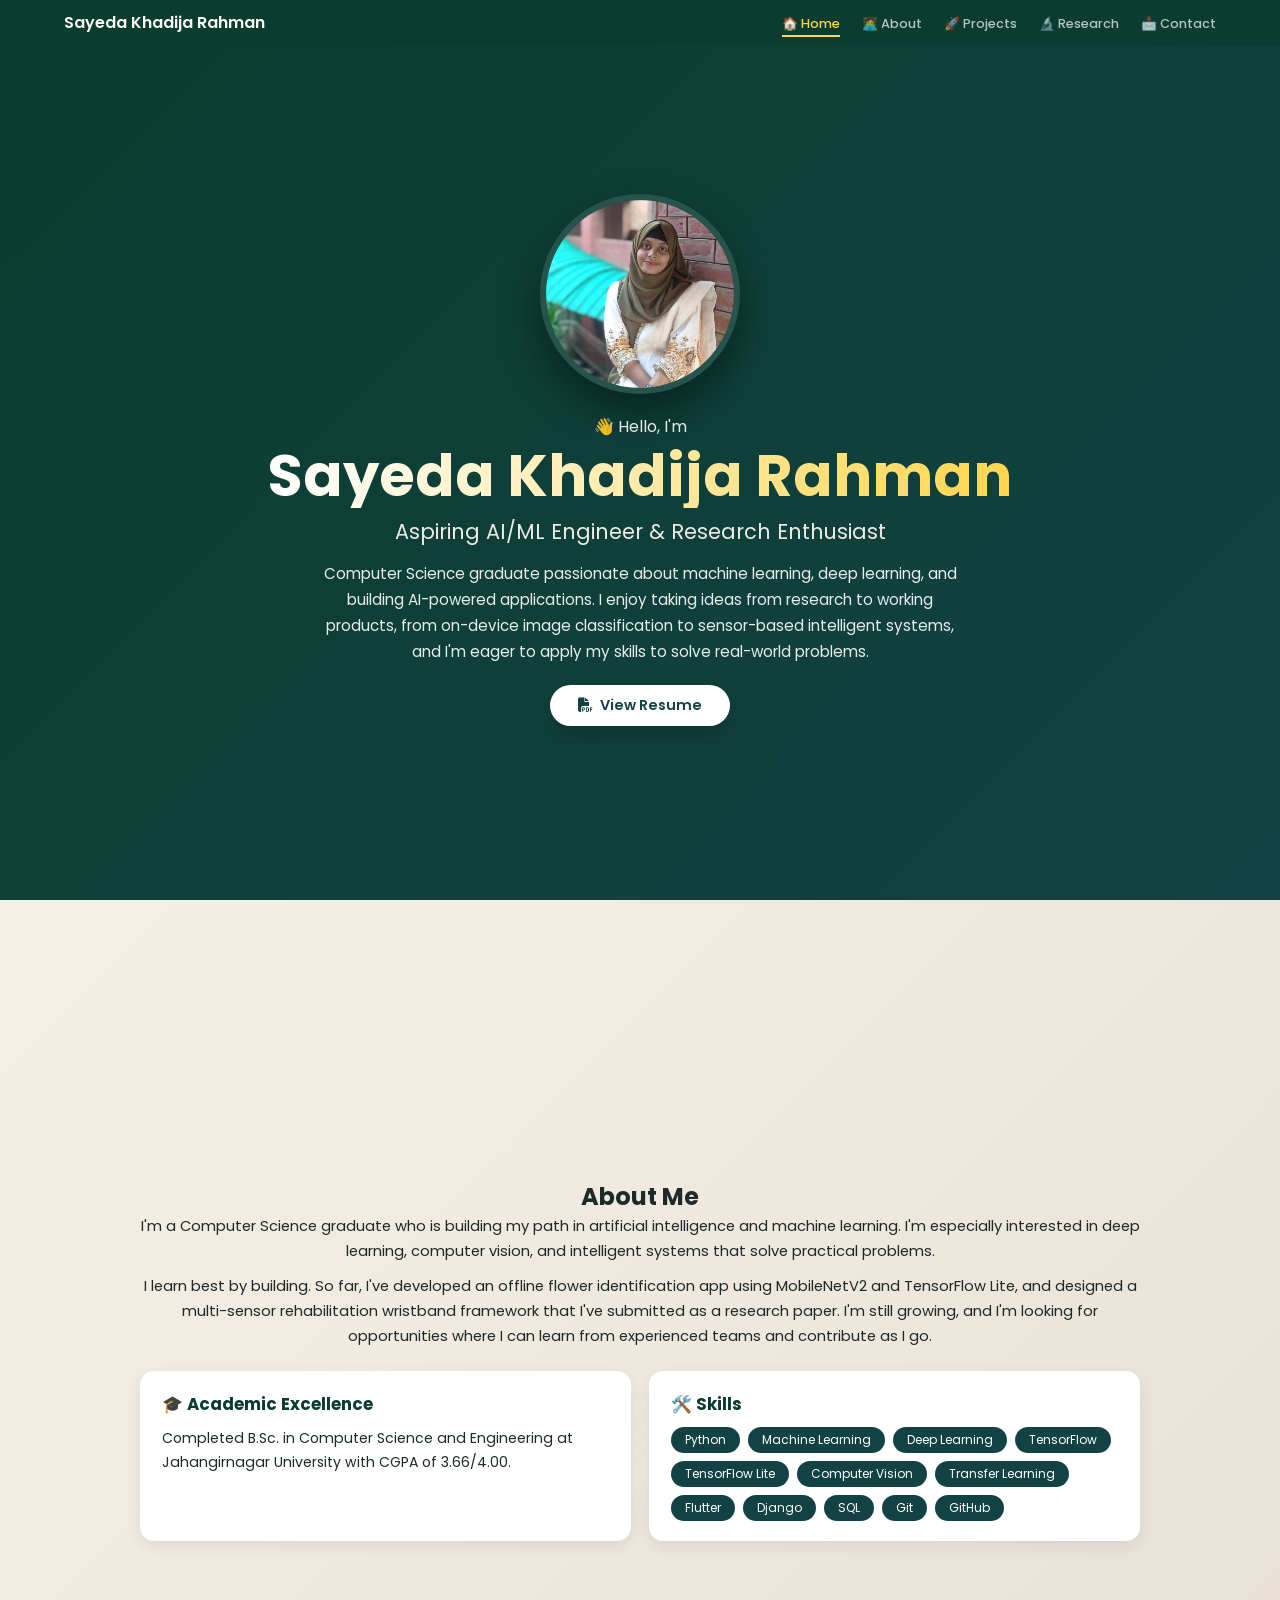
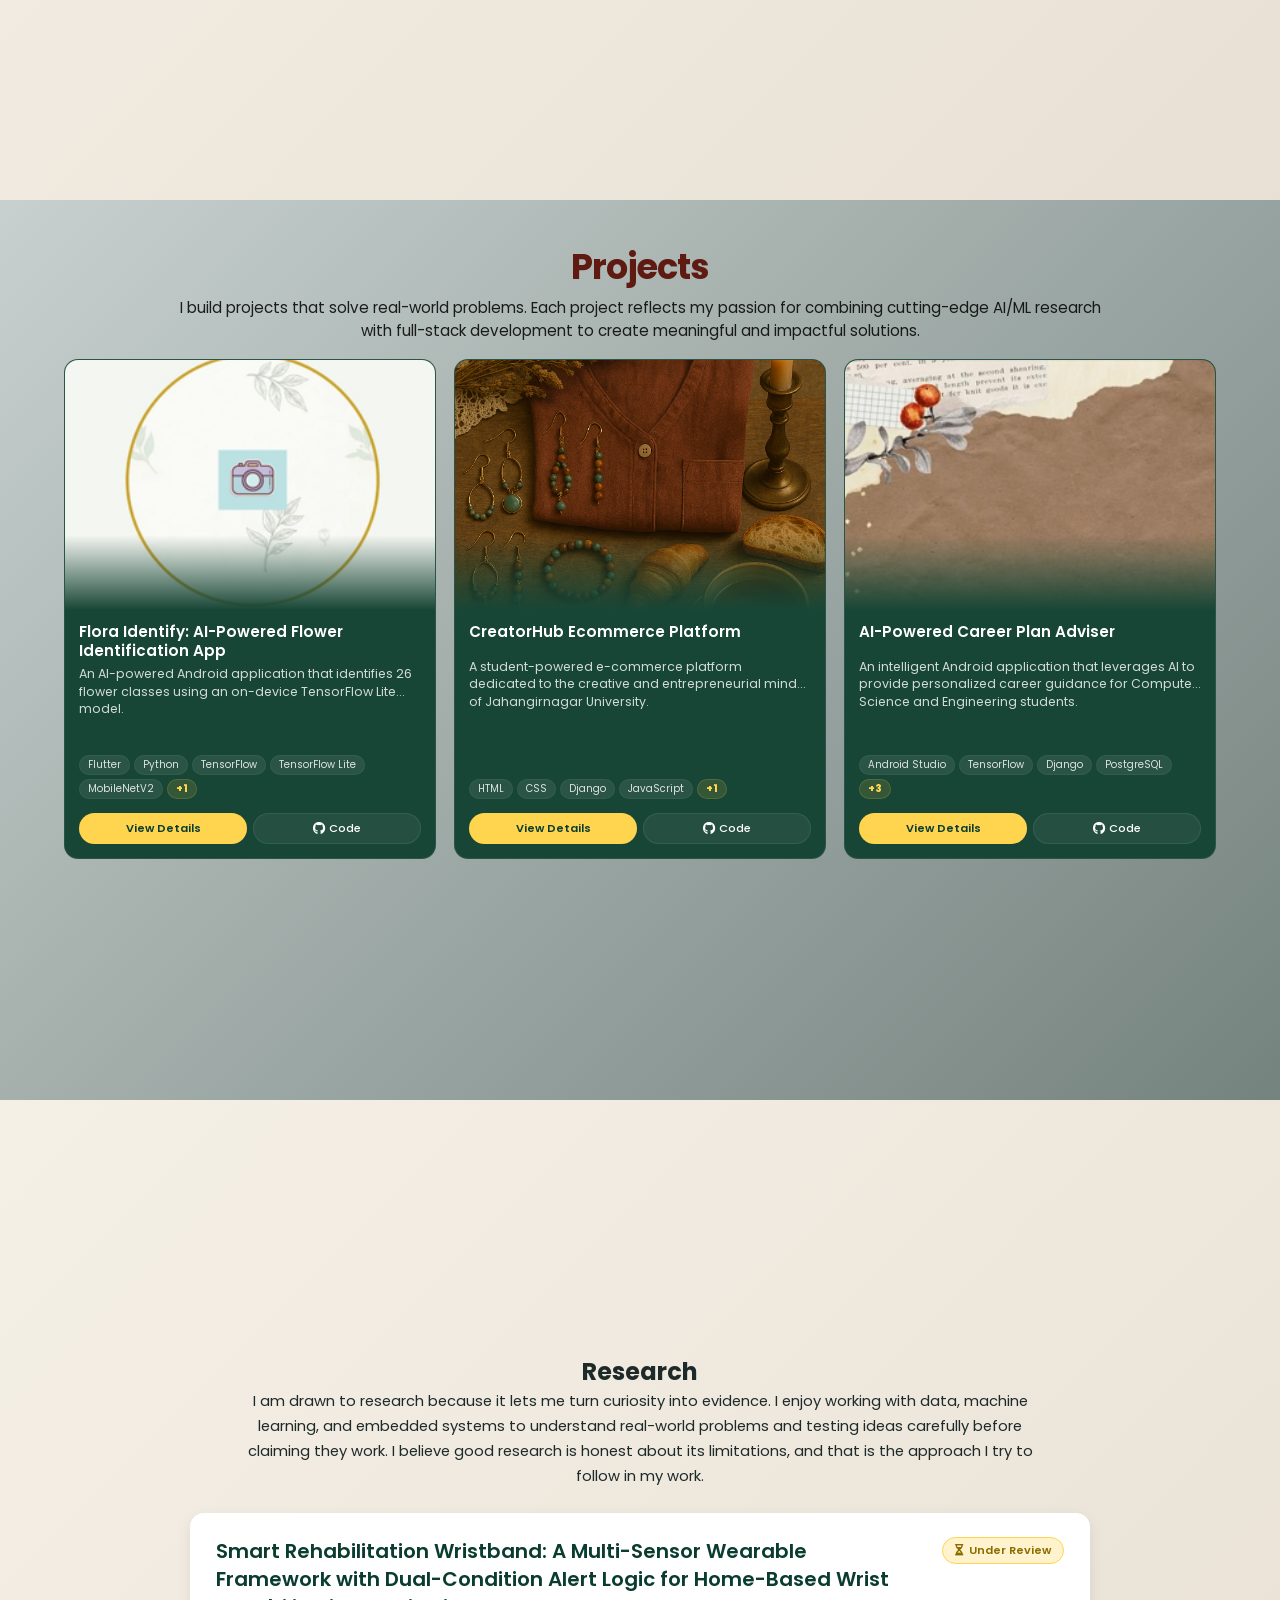
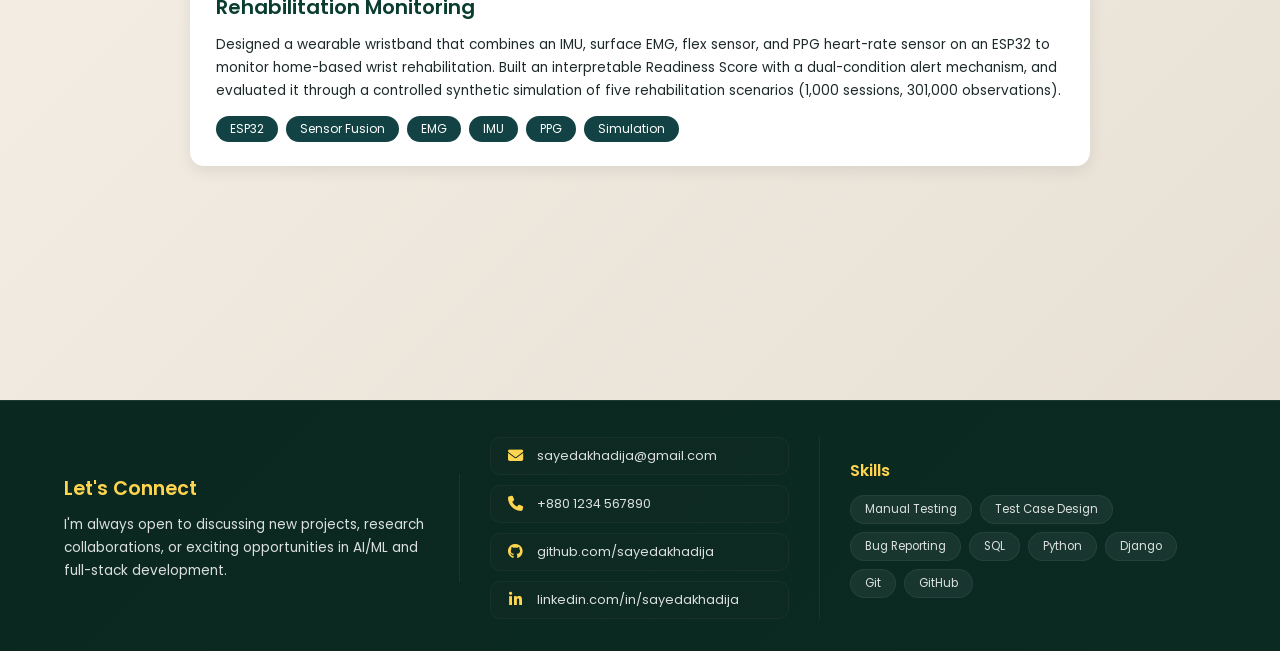
==== commit d111c4a2: "about section changed" ====
--- a/index.html
+++ b/index.html
@@ -83,12 +83,16 @@
           <div class="about-box">
             <h3>🛠️ Skills</h3>
             <div class="skills">
-              <span class="skill-tag">Manual Testing</span>
-              <span class="skill-tag">Test Case Design</span>
-              <span class="skill-tag">Bug Reporting</span>
+              <span class="skill-tag">Python</span>
+              <span class="skill-tag">Machine Learning</span>
+              <span class="skill-tag">Deep Learning</span>
+              <span class="skill-tag">TensorFlow</span>
+              <span class="skill-tag">TensorFlow Lite</span>
+              <span class="skill-tag">Computer Vision</span>
+              <span class="skill-tag">Transfer Learning</span>
+              <span class="skill-tag">Flutter</span>
+              <span class="skill-tag">Django</span>
               <span class="skill-tag">SQL</span>
-              <span class="skill-tag">Python</span>
-              <span class="skill-tag">Django</span>
               <span class="skill-tag">Git</span>
               <span class="skill-tag">GitHub</span>
             </div>
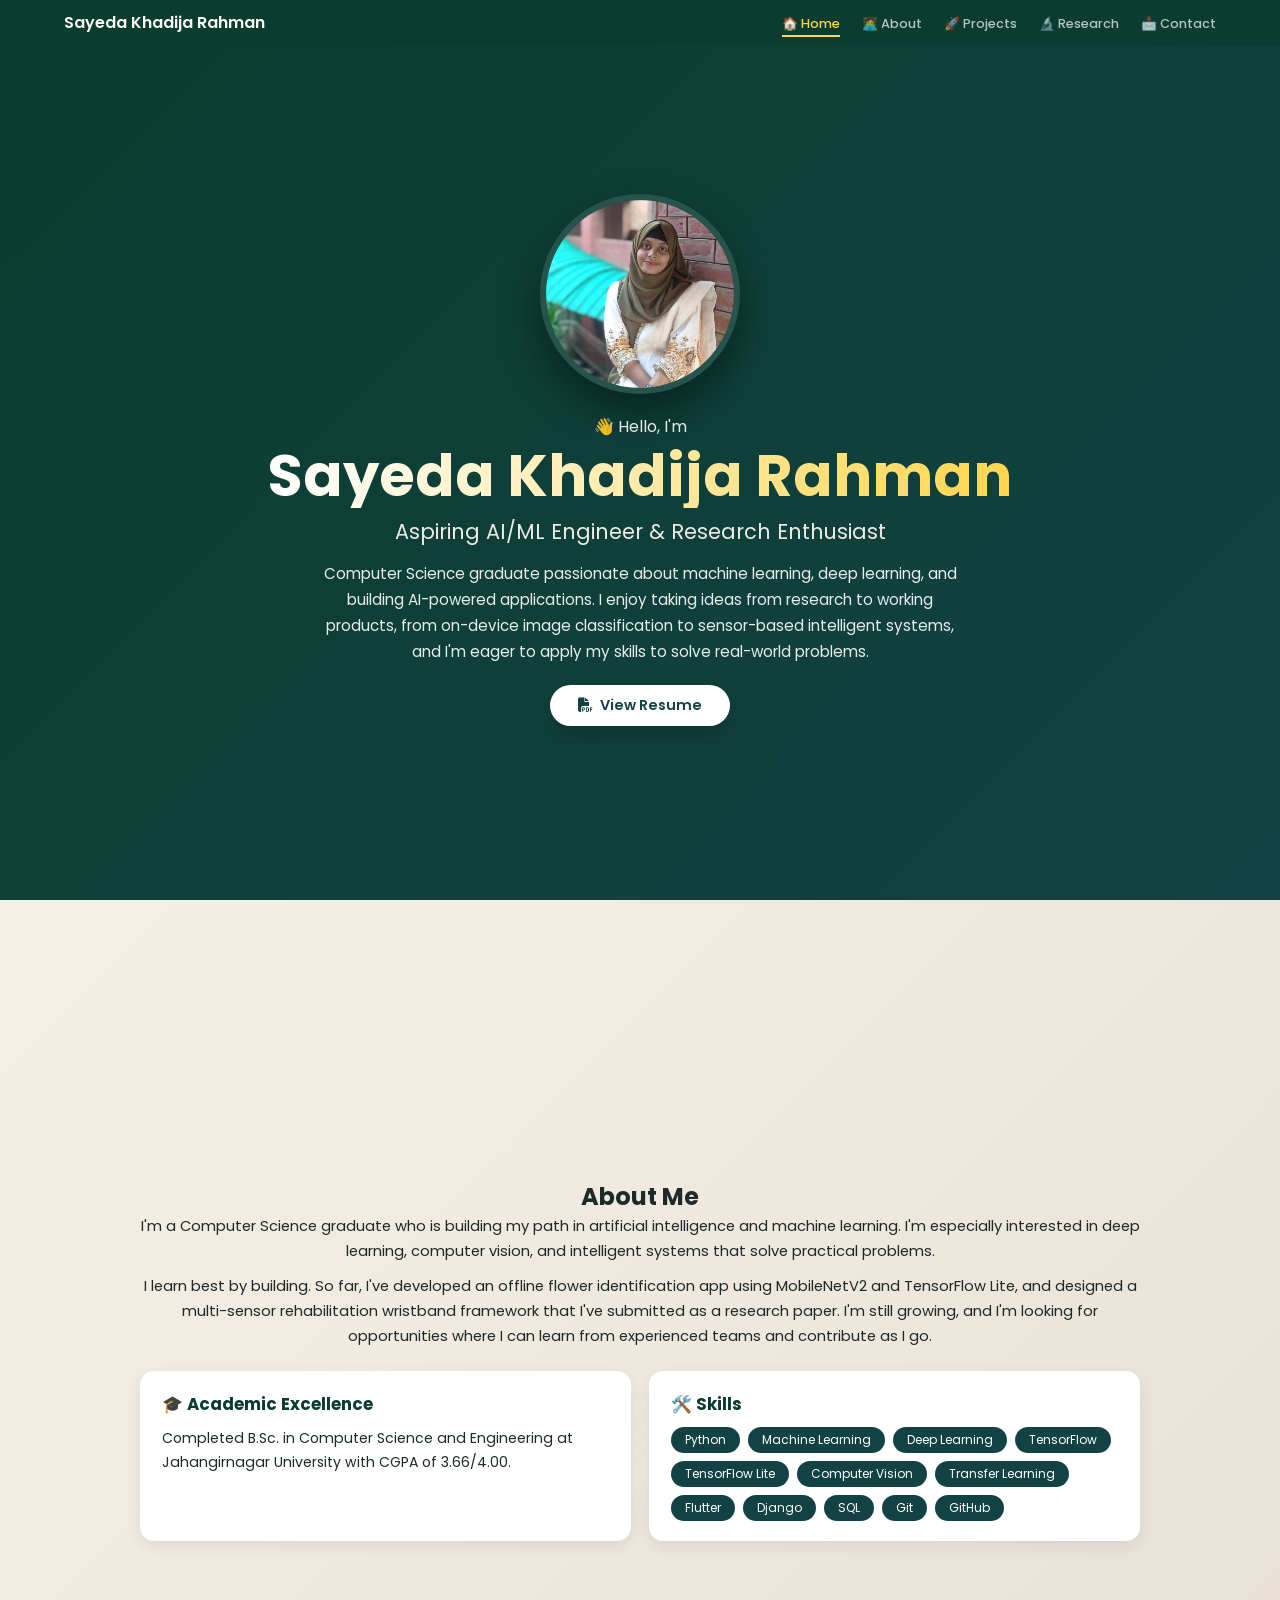
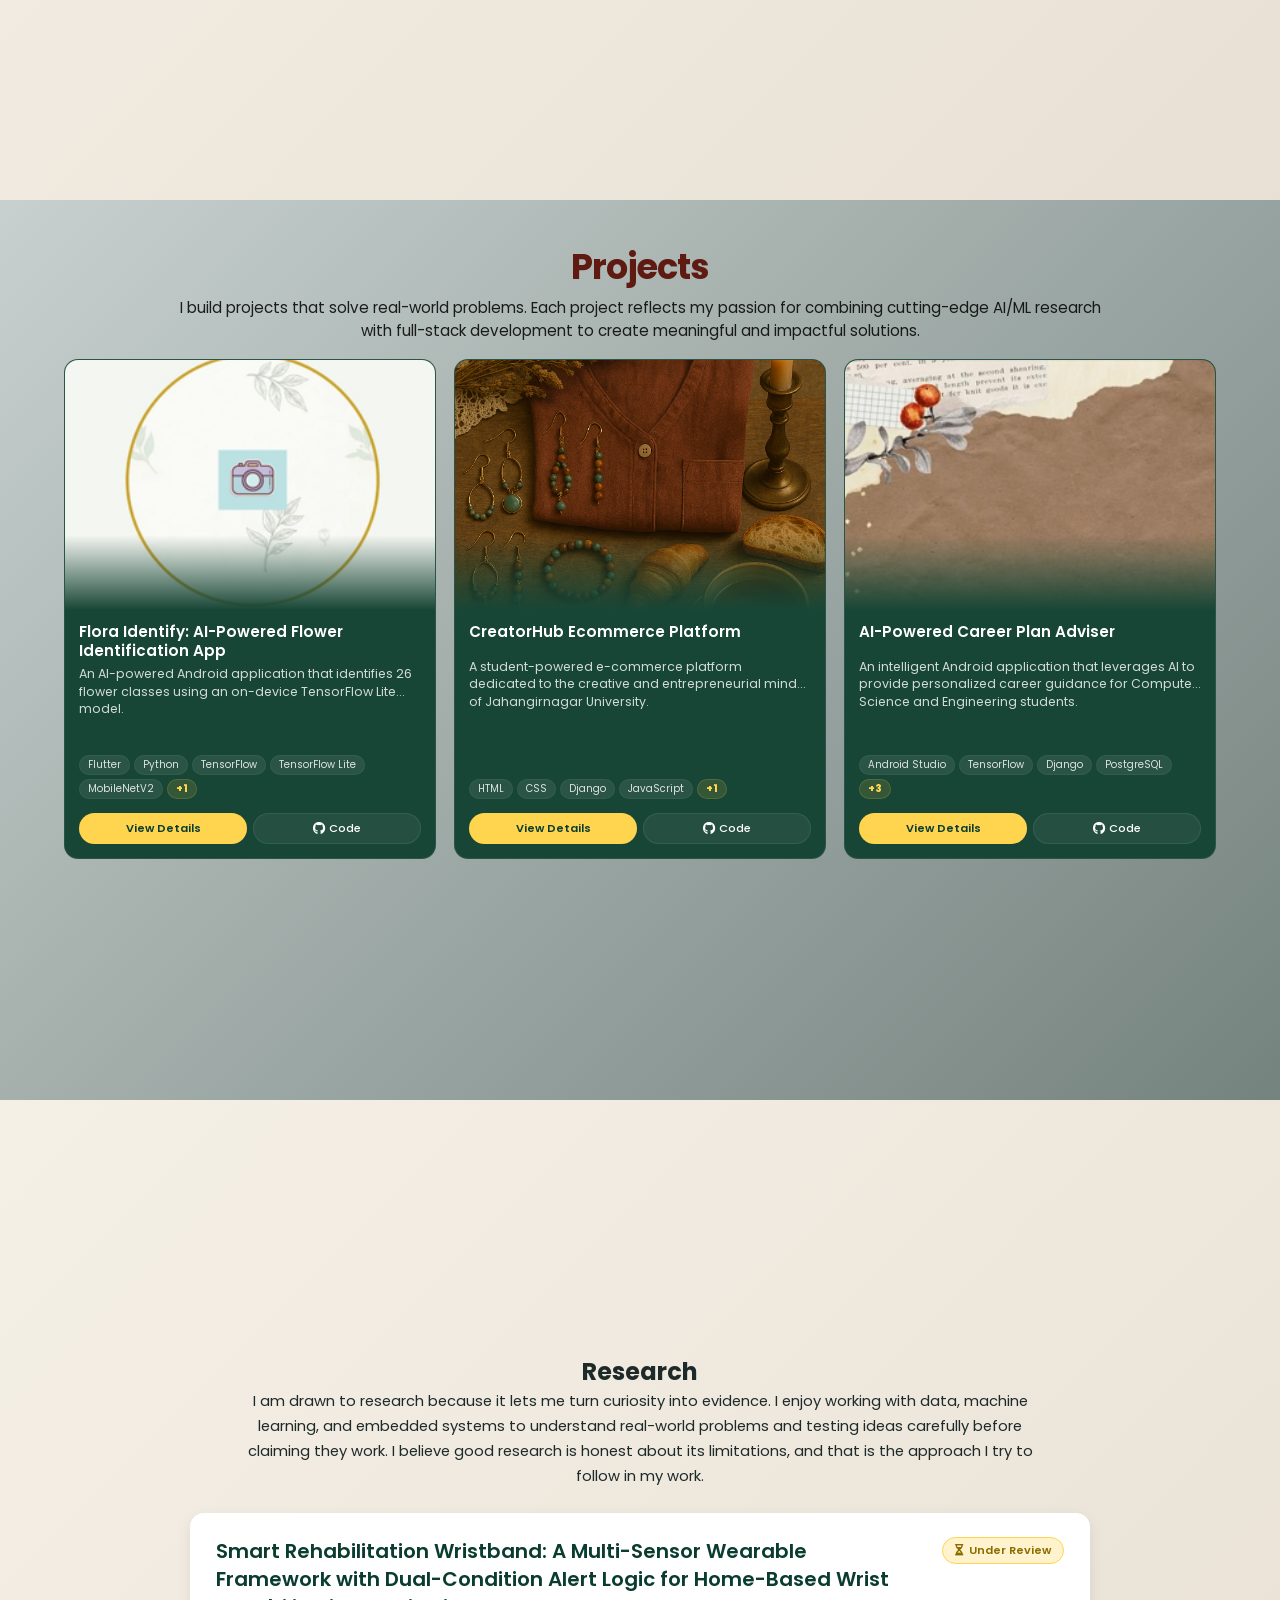
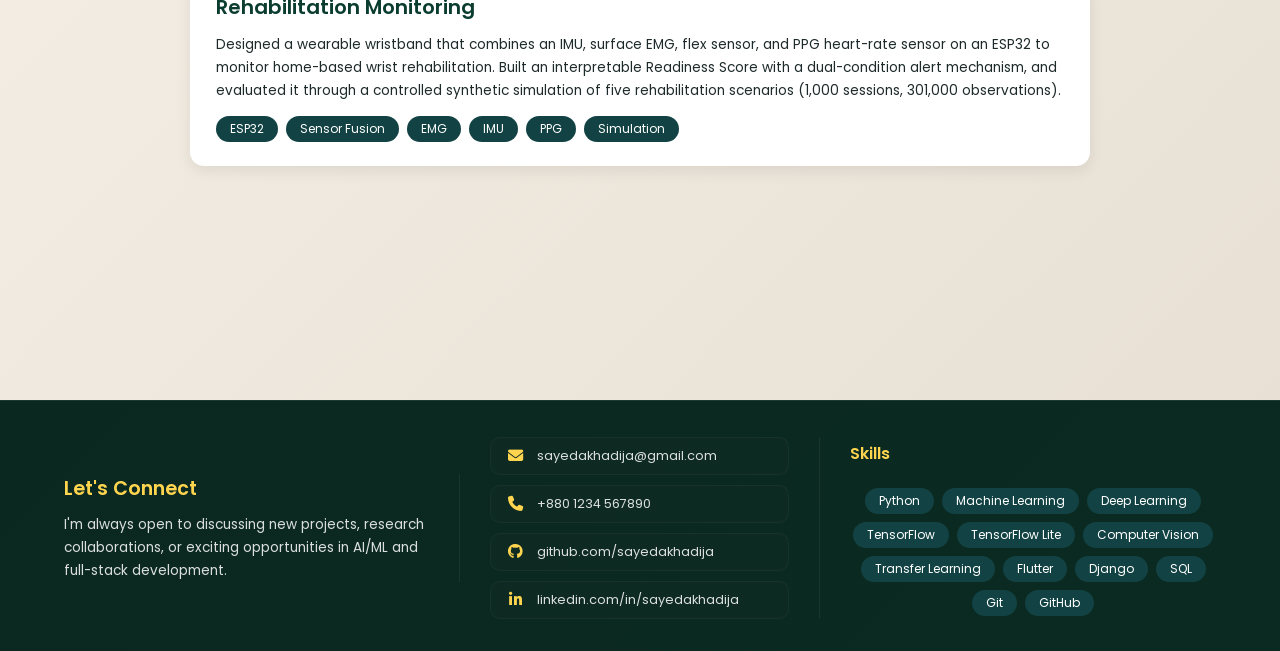
==== commit 5ced190b: "about section changed" ====
--- a/index.html
+++ b/index.html
@@ -356,14 +356,20 @@
       <div class="contact-bar-skills">
         <h4>Skills</h4>
         <div class="skills-wrap">
-          <span class="skill-tag-full">Manual Testing</span>
-          <span class="skill-tag-full">Test Case Design</span>
-          <span class="skill-tag-full">Bug Reporting</span>
-          <span class="skill-tag-full">SQL</span>
-          <span class="skill-tag-full">Python</span>
-          <span class="skill-tag-full">Django</span>
-          <span class="skill-tag-full">Git</span>
-          <span class="skill-tag-full">GitHub</span>
+          <div class="skills">
+            <span class="skill-tag">Python</span>
+            <span class="skill-tag">Machine Learning</span>
+            <span class="skill-tag">Deep Learning</span>
+            <span class="skill-tag">TensorFlow</span>
+            <span class="skill-tag">TensorFlow Lite</span>
+            <span class="skill-tag">Computer Vision</span>
+            <span class="skill-tag">Transfer Learning</span>
+            <span class="skill-tag">Flutter</span>
+            <span class="skill-tag">Django</span>
+            <span class="skill-tag">SQL</span>
+            <span class="skill-tag">Git</span>
+            <span class="skill-tag">GitHub</span>
+          </div>
         </div>
       </div>
 
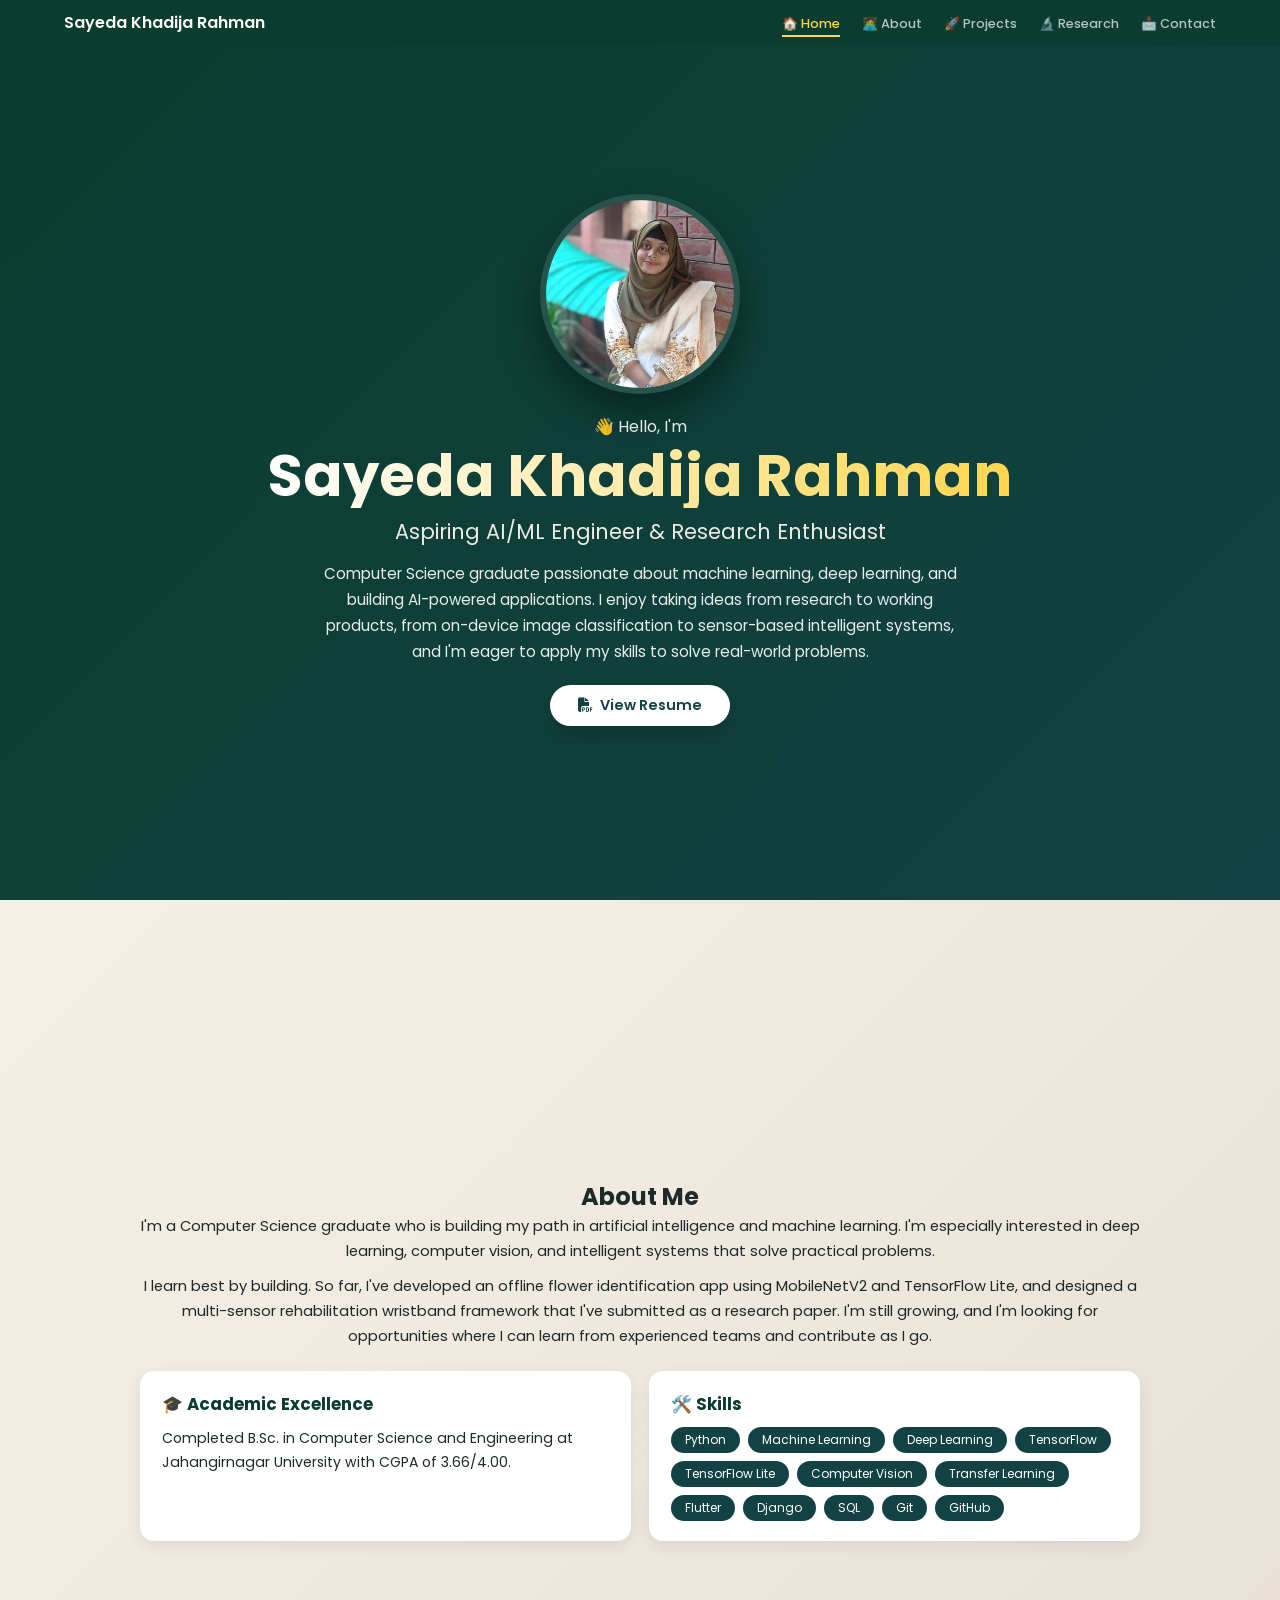
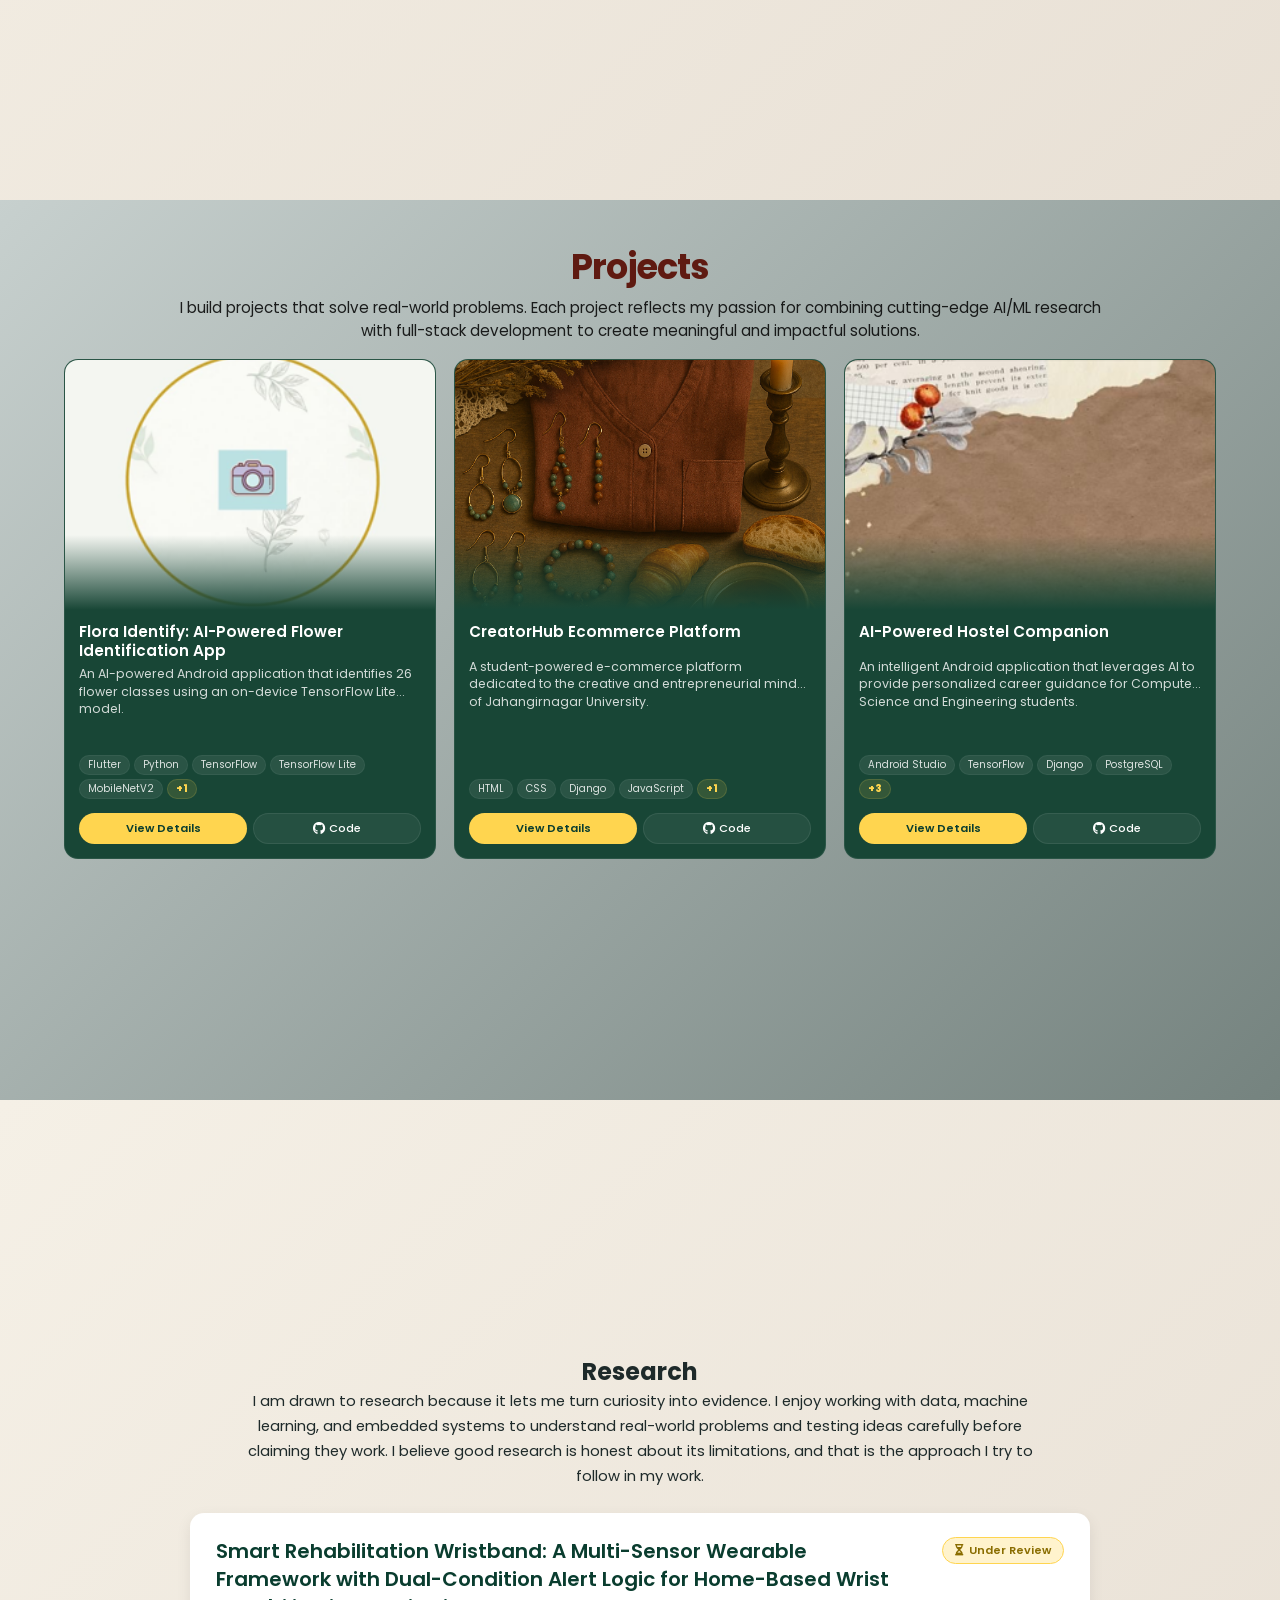
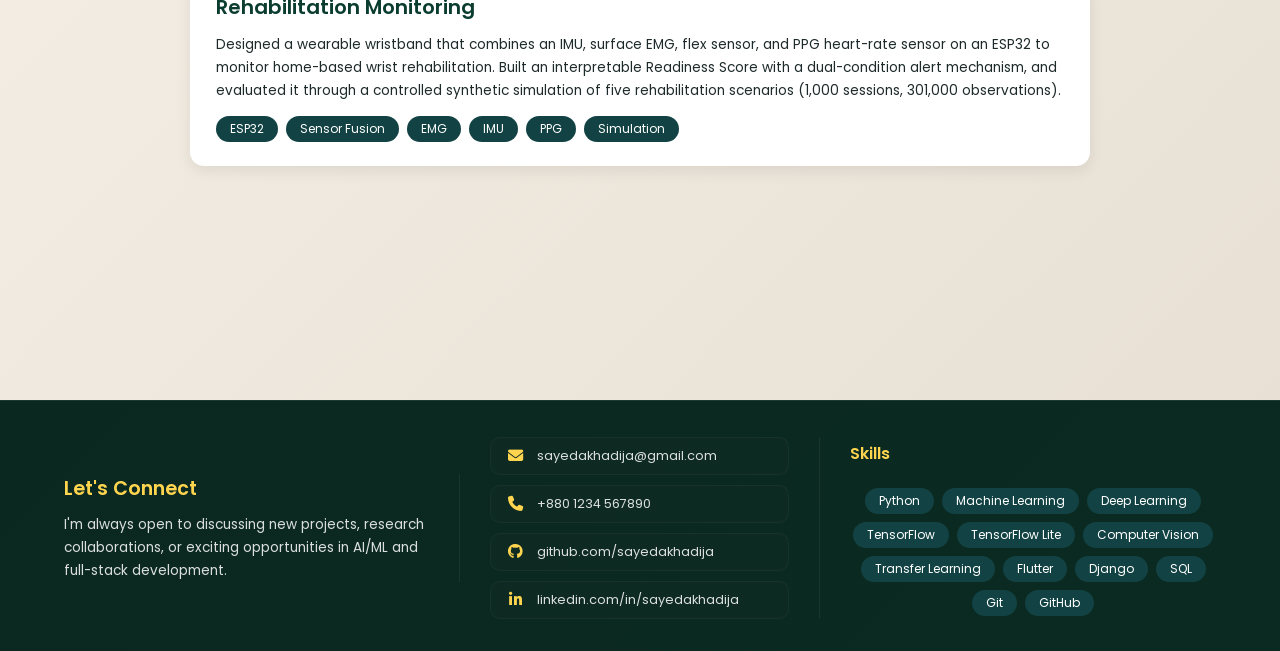
==== commit aab25384: "project card" ====
--- a/index.html
+++ b/index.html
@@ -204,7 +204,7 @@
             <img src="assets/images/hostel_companion.png" alt="AI-Powered Hostel Companion" class="project-image">
           </div>
           <div class="project-content">
-            <h3 class="project-title">AI-Powered Career Plan Adviser</h3>
+            <h3 class="project-title">AI-Powered Hostel Companion</h3>
             <p class="project-description">An intelligent Android application that leverages AI to provide personalized
               career guidance for Computer Science and Engineering students.</p>
             <div class="project-tech">
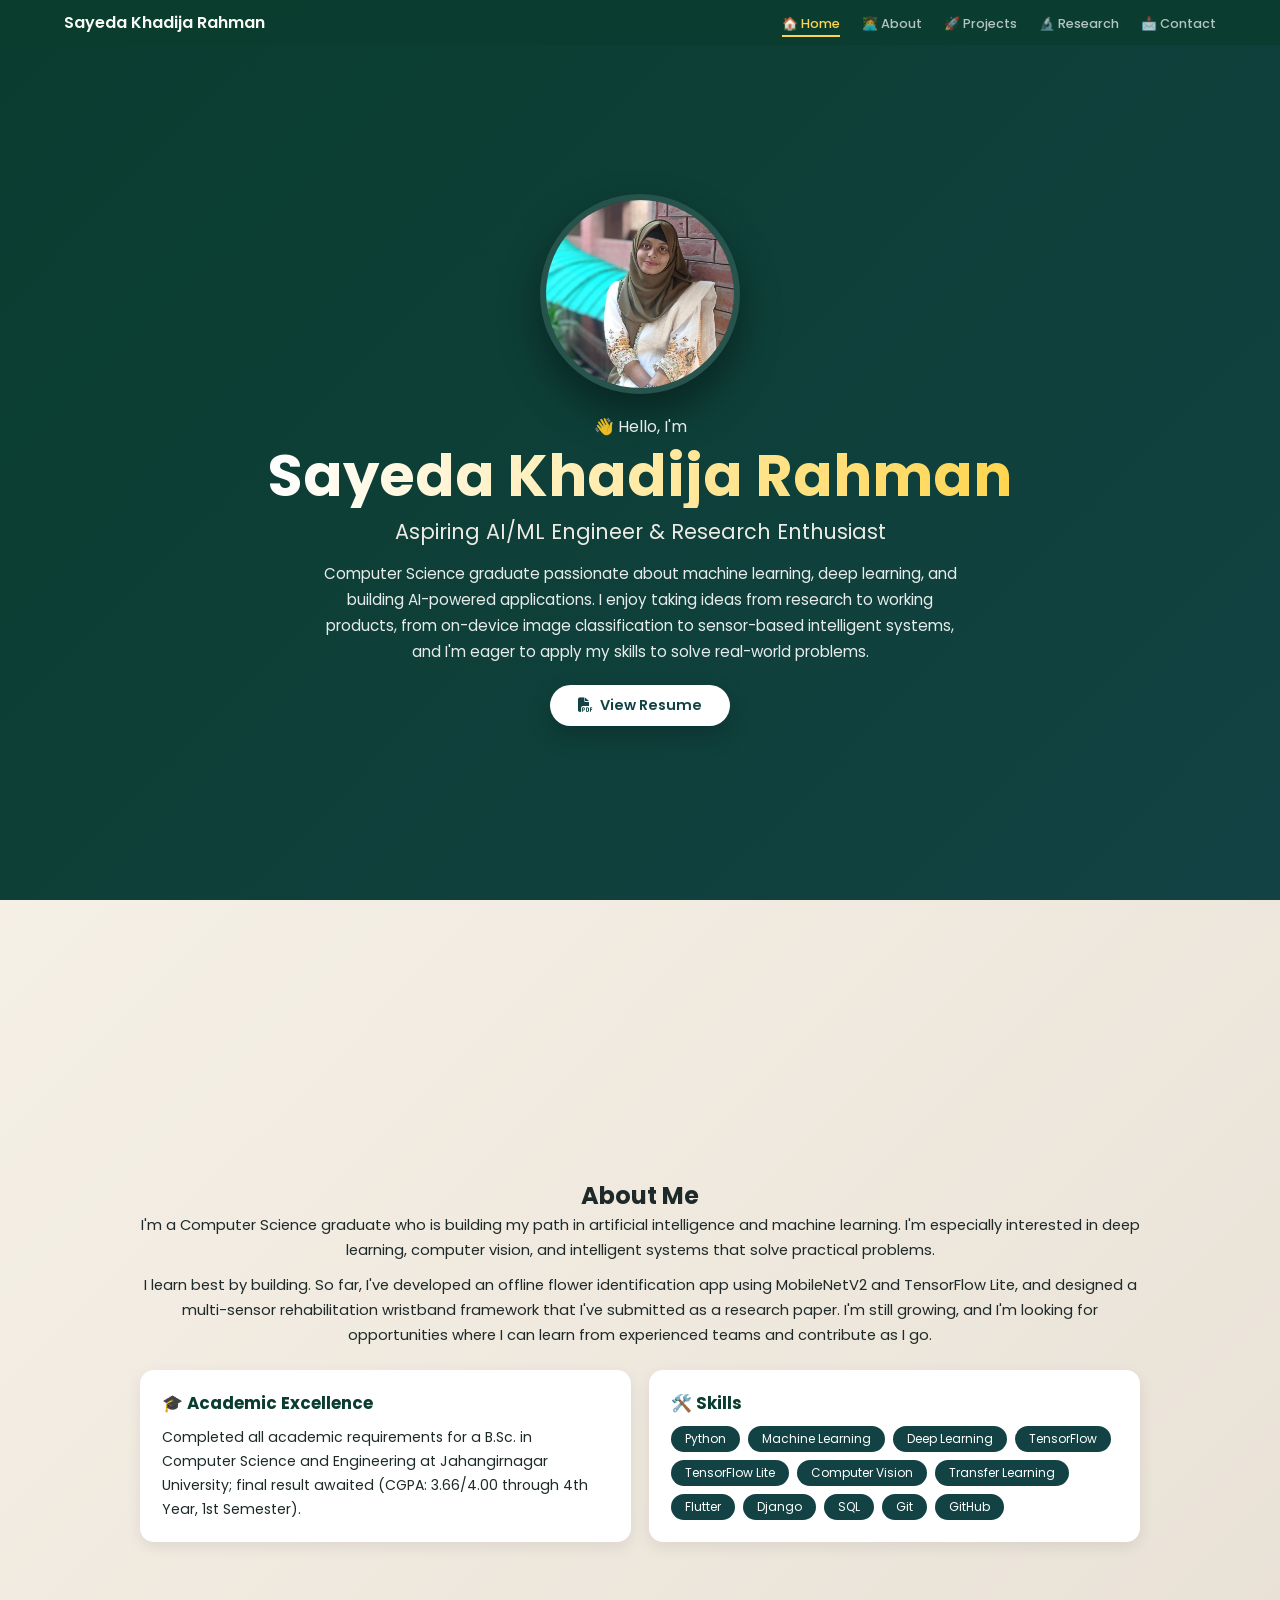
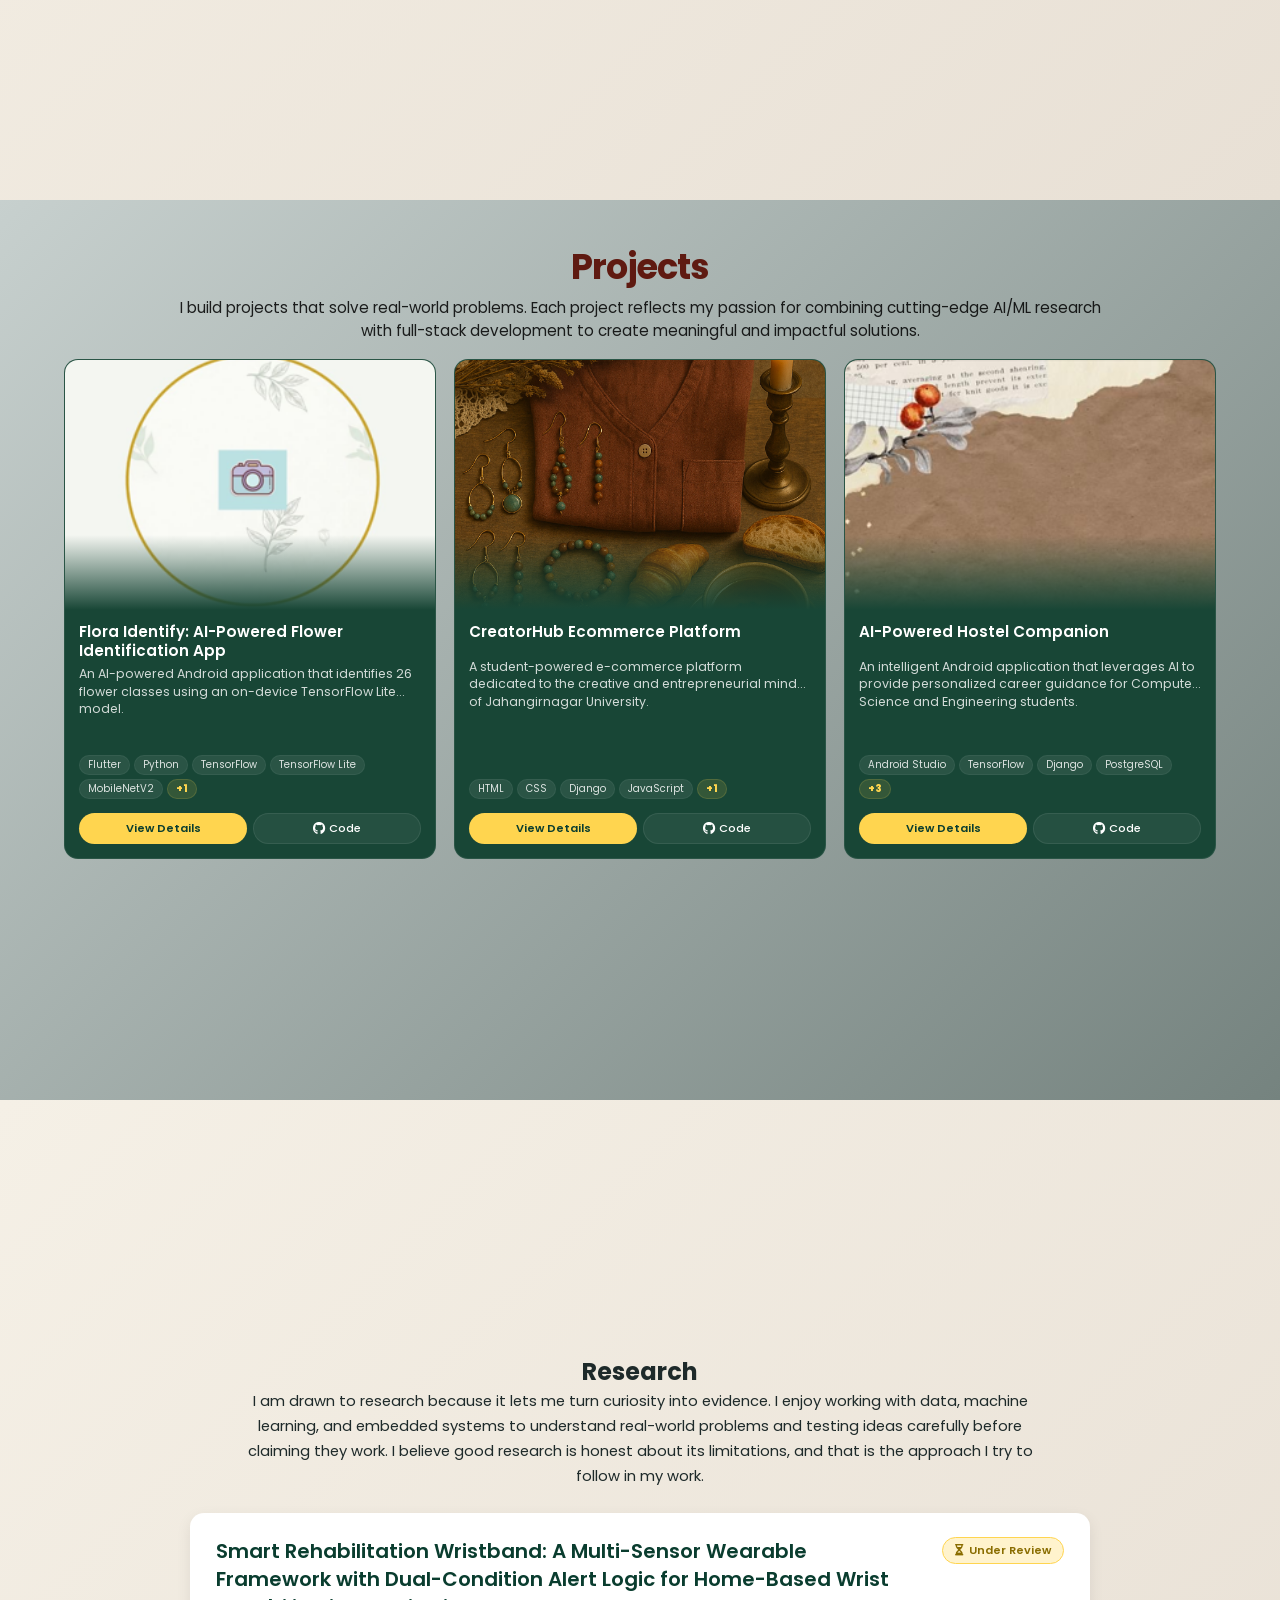
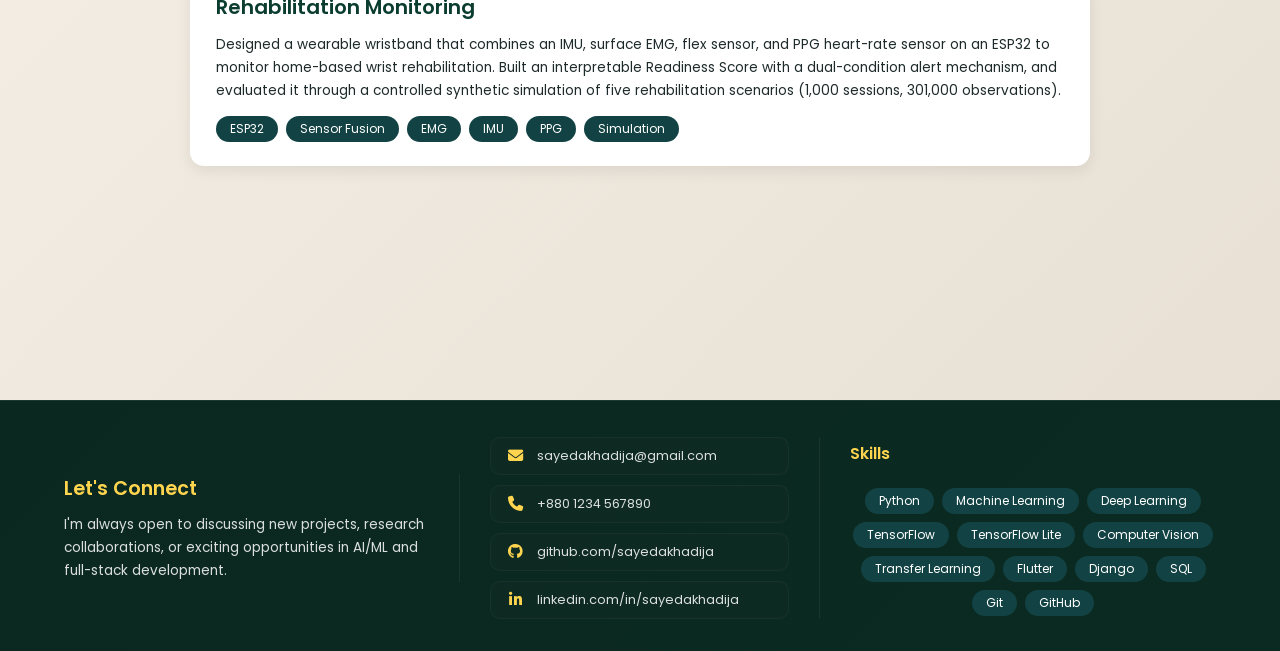
==== commit 392aef1a: "project card" ====
--- a/index.html
+++ b/index.html
@@ -75,7 +75,7 @@
           <!-- Left: Academic Excellence -->
           <div class="about-box">
             <h3>🎓 Academic Excellence</h3>
-            <p>Completed B.Sc. in Computer Science and Engineering at Jahangirnagar University with CGPA of 3.66/4.00.
+            <p>Completed all academic requirements for a B.Sc. in Computer Science and Engineering at Jahangirnagar University; final result awaited (CGPA: 3.66/4.00 through 4th Year, 1st Semester).
             </p>
           </div>
 
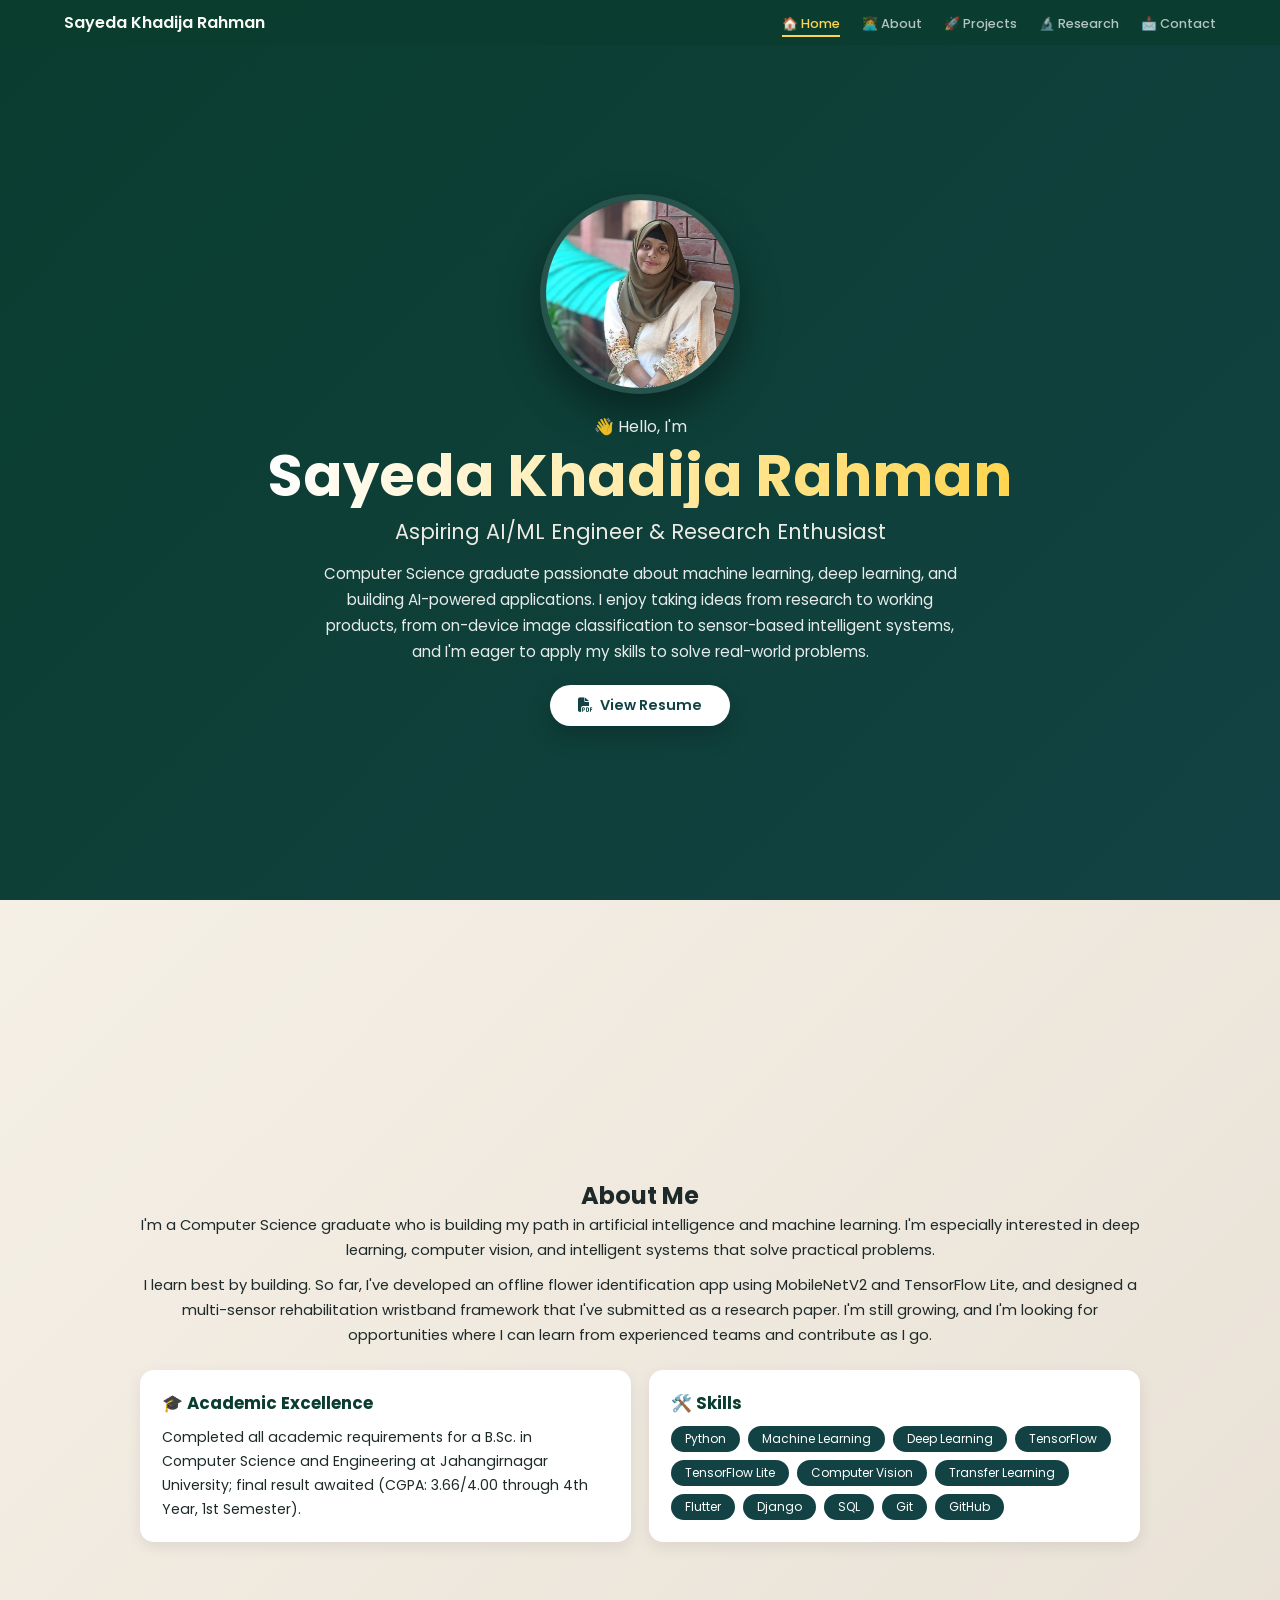
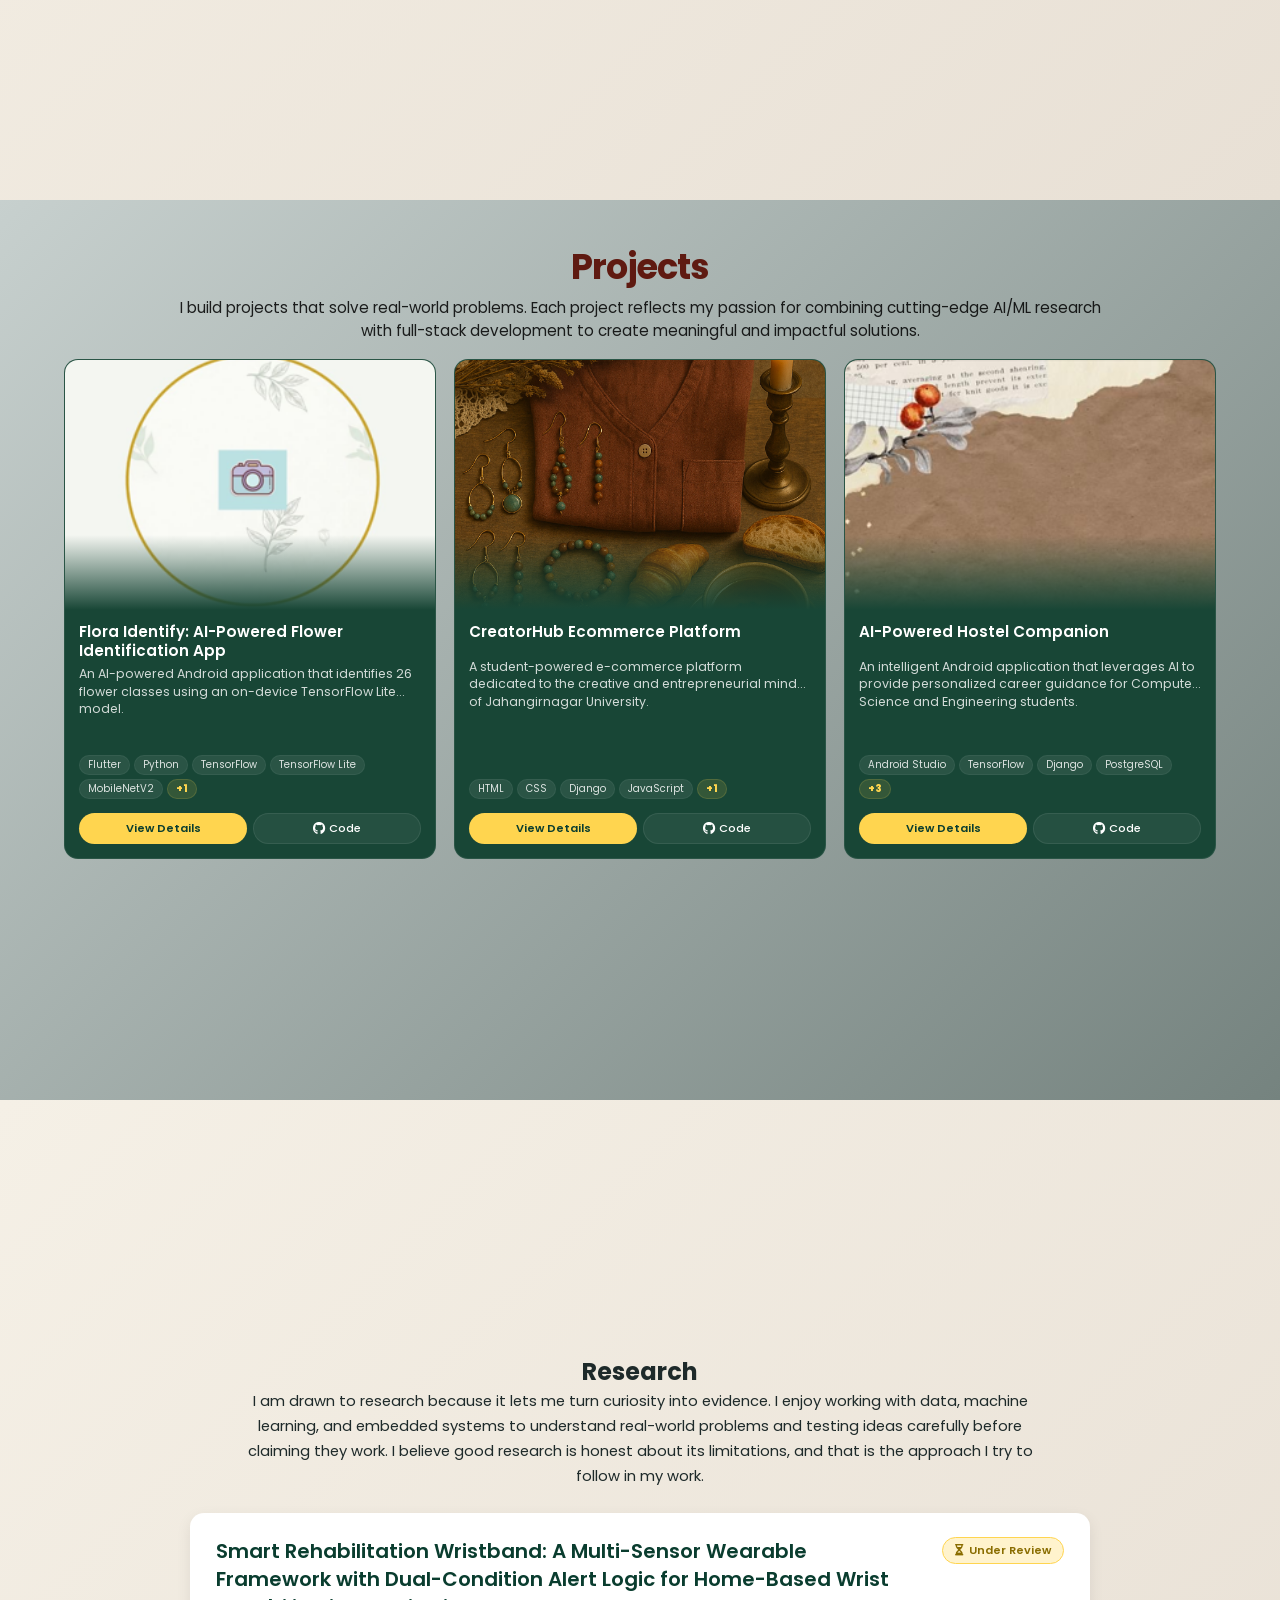
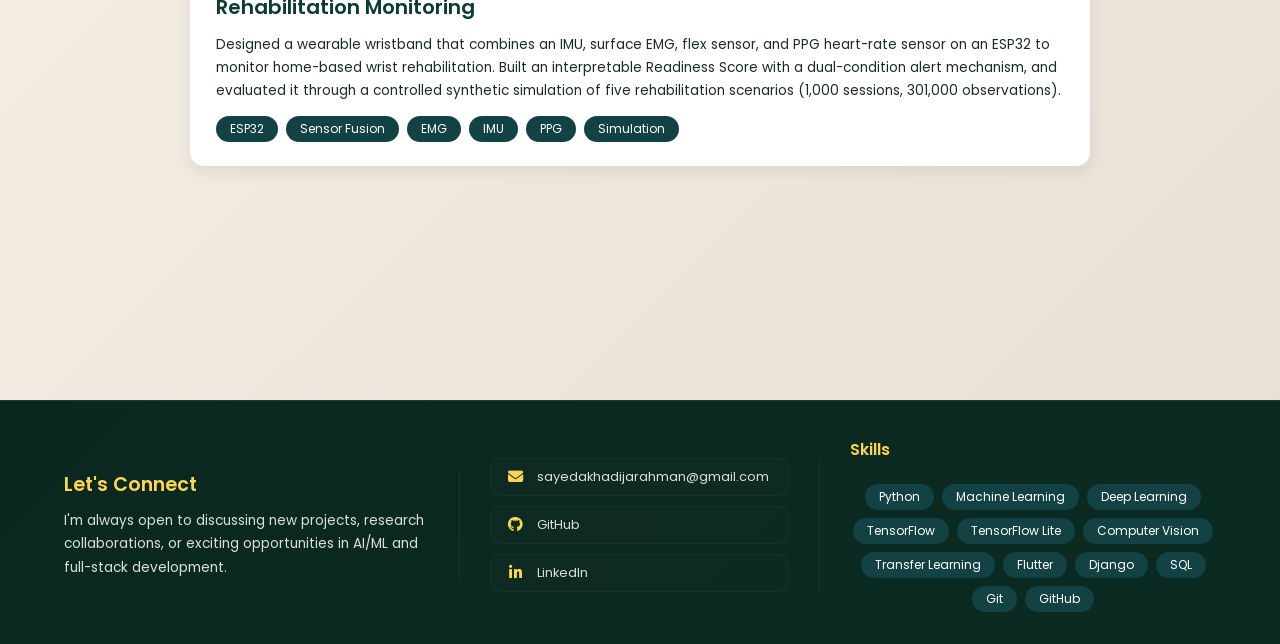
==== commit 6bbc57c5: "contact section fixed" ====
--- a/index.html
+++ b/index.html
@@ -336,19 +336,15 @@
       <div class="contact-bar-links">
         <div class="contact-bar-item">
           <i class="fas fa-envelope"></i>
-          <span>sayedakhadija@gmail.com</span>
-        </div>
-        <div class="contact-bar-item">
-          <i class="fas fa-phone"></i>
-          <span>+880 1234 567890</span>
+          <span>sayedakhadijarahman@gmail.com</span>
         </div>
         <div class="contact-bar-item">
           <i class="fab fa-github"></i>
-          <a href="#" target="_blank">github.com/sayedakhadija</a>
+          <a href="https://github.com/cometkhadija" target="_blank">GitHub</a>
         </div>
         <div class="contact-bar-item">
           <i class="fab fa-linkedin-in"></i>
-          <a href="#" target="_blank">linkedin.com/in/sayedakhadija</a>
+          <a href="https://www.linkedin.com/in/sayeda-khadija-rahman-844574382" target="_blank">LinkedIn</a>
         </div>
       </div>
 
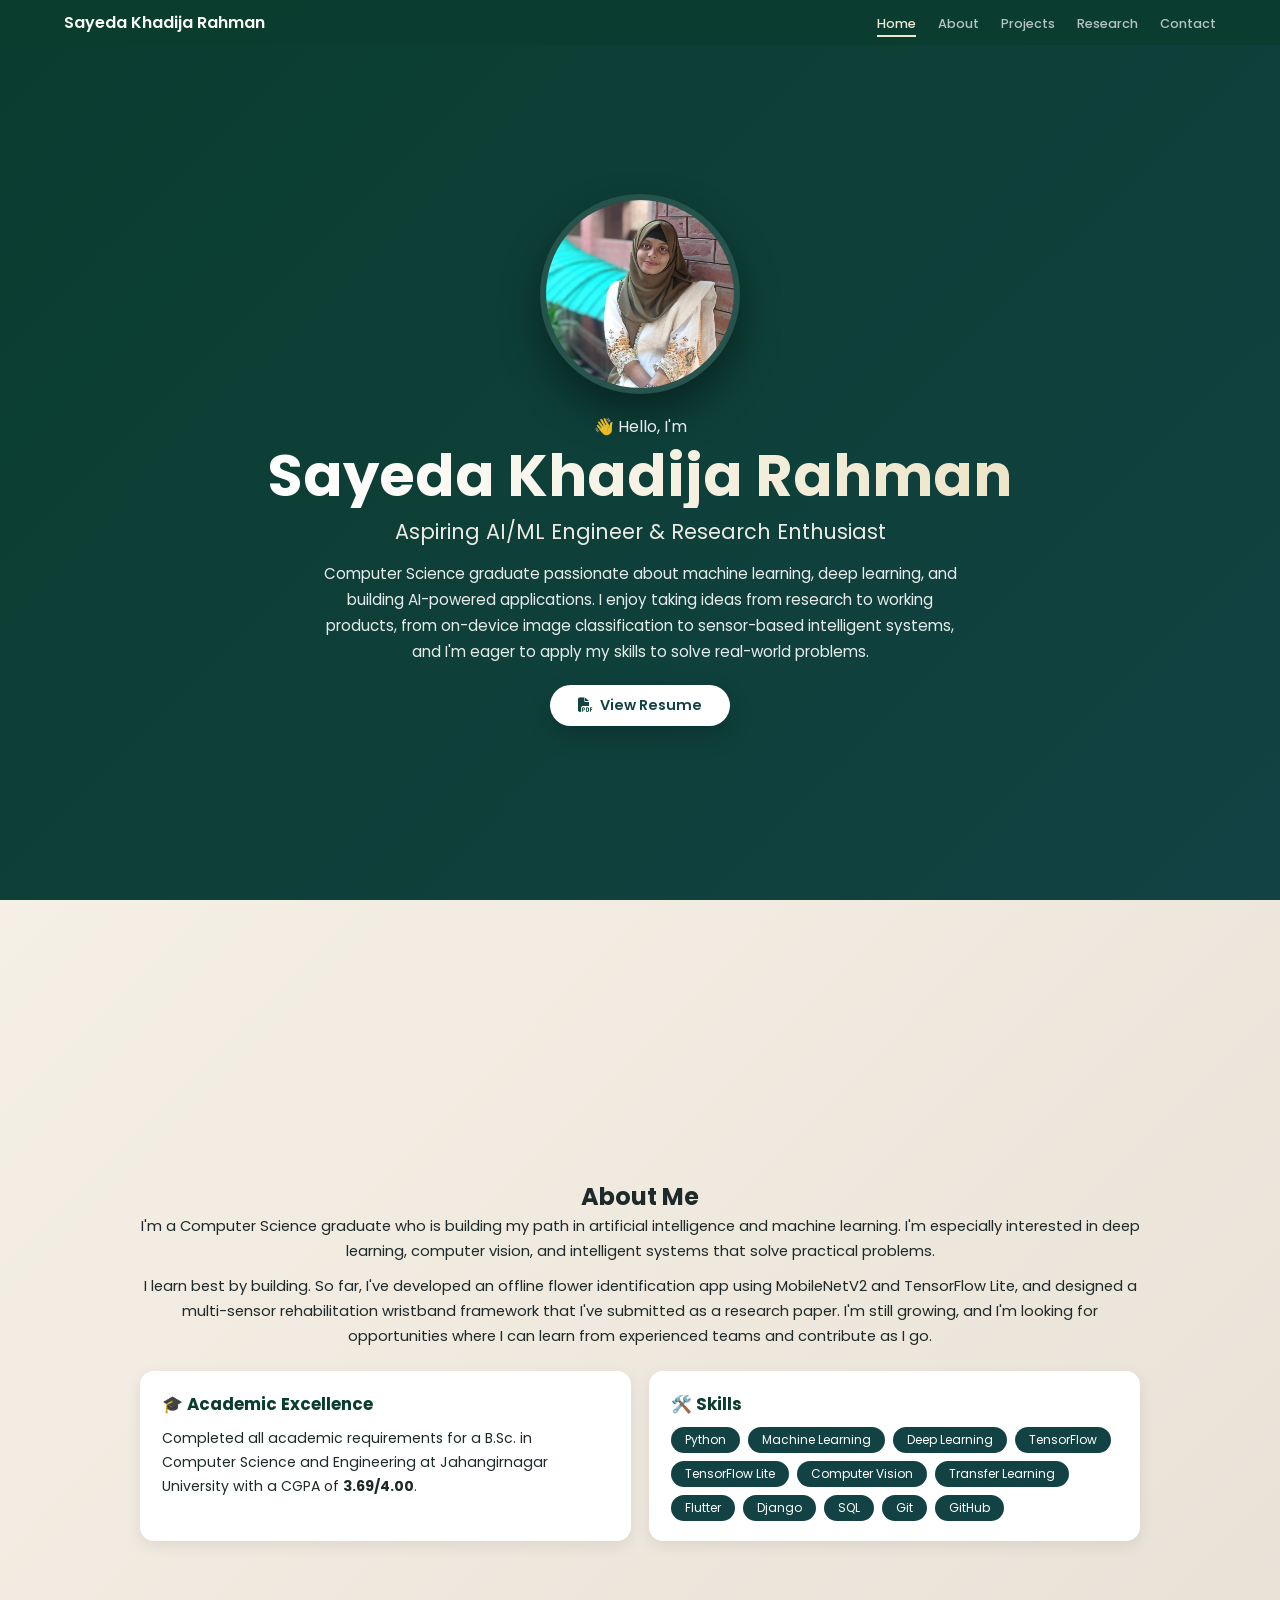
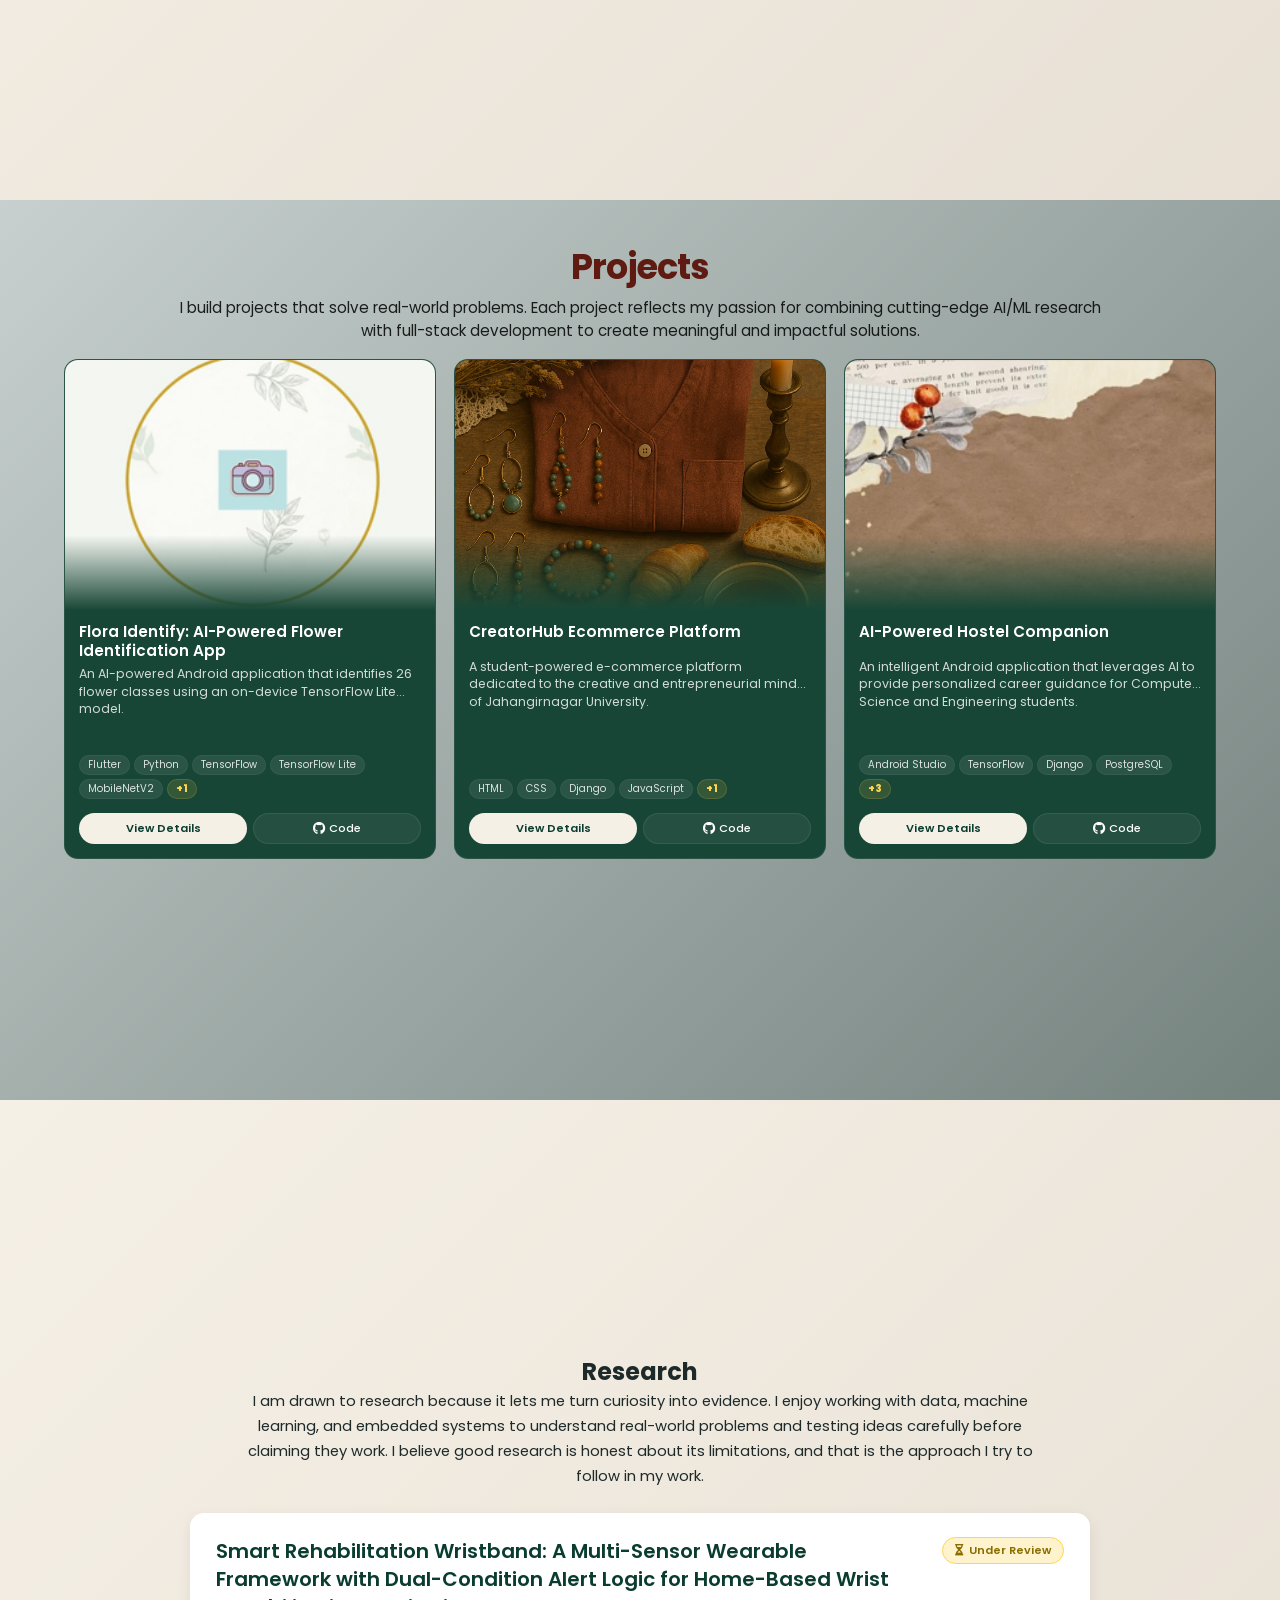
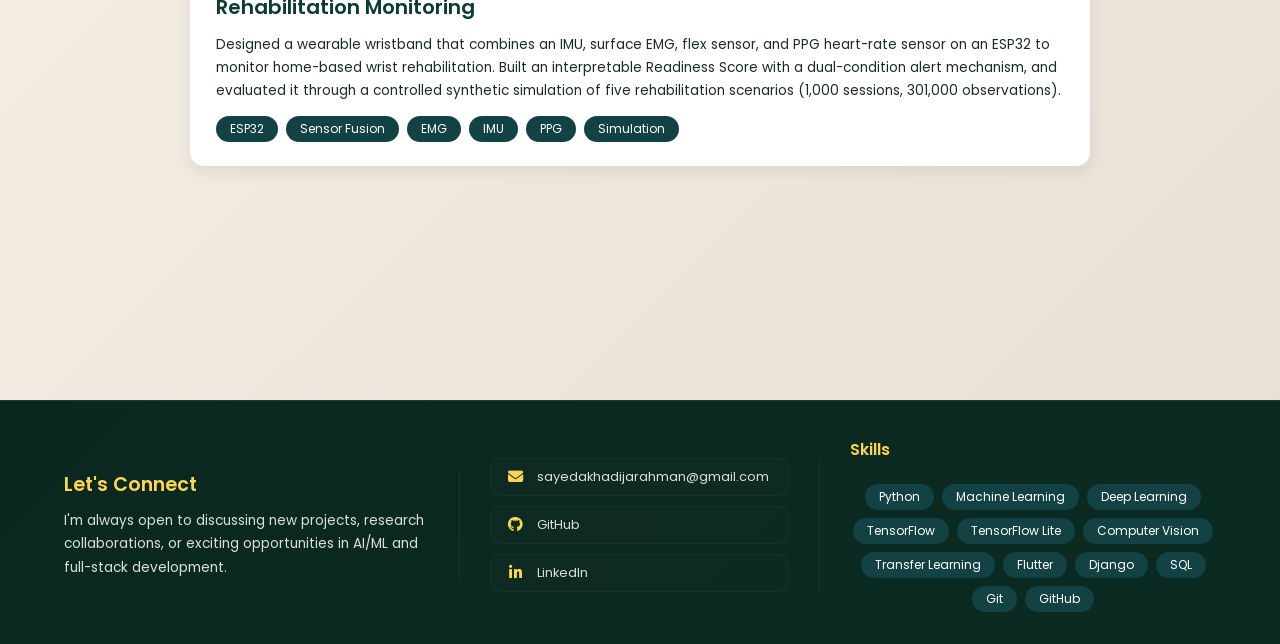
==== commit e2c6bdf0: "Random Polishing" ====
--- a/index.html
+++ b/index.html
@@ -17,11 +17,11 @@
   <nav id="navbar">
     <div class="nav-left">Sayeda Khadija Rahman</div>
     <div class="nav-right">
-      <a href="#home" class="active">🏠 Home</a>
-      <a href="#about">👩‍💻 About</a>
-      <a href="#projects">🚀 Projects</a>
-      <a href="#research">🔬 Research</a>
-      <a href="#contact">📩 Contact</a>
+      <a href="#home" class="active"> Home</a>
+      <a href="#about"> About</a>
+      <a href="#projects"> Projects</a>
+      <a href="#research"> Research</a>
+      <a href="#contact"> Contact</a>
     </div>
   </nav>
 
@@ -46,7 +46,7 @@
           on-device image classification to sensor-based intelligent systems, and I'm eager to
           apply my skills to solve real-world problems.
         </p>
-        <a href="resume/index.html" class="cv-btn">
+        <a href="resume/resume.pdf" target="_blank" rel="noopener" class="cv-btn">
           <i class="fas fa-file-pdf"></i> View Resume
         </a>
       </div>
@@ -75,8 +75,7 @@
           <!-- Left: Academic Excellence -->
           <div class="about-box">
             <h3>🎓 Academic Excellence</h3>
-            <p>Completed all academic requirements for a B.Sc. in Computer Science and Engineering at Jahangirnagar University; final result awaited (CGPA: 3.66/4.00 through 4th Year, 1st Semester).
-            </p>
+            <p>Completed all academic requirements for a B.Sc. in Computer Science and Engineering at Jahangirnagar University with a CGPA of <strong>3.69/4.00</strong>.</p>
           </div>
 
           <!-- Right: Skills -->
--- a/assets/css/style.css
+++ b/assets/css/style.css
@@ -82,8 +82,8 @@
 
 .nav-right a:hover,
 .nav-right a.active {
-  color: #ffd54f;
-  border-bottom-color: #ffd54f;
+  color: #eee9d8;
+  border-bottom-color: #efe8ce;
 }
 
 
@@ -126,7 +126,7 @@
   font-weight: 700;
   line-height: 1.1;
   margin: 6px 0 8px;
-  background: linear-gradient(to right, #fff, #ffd54f);
+  background: linear-gradient(to right, #fff, #ede5c9);
   -webkit-background-clip: text;
   -webkit-text-fill-color: transparent;
 }
@@ -477,7 +477,7 @@
 }
 
 .btn-view {
-  background: #ffd54f;
+  background: #f5f0e6;
   color: #0a3d2f;
   border: none;
   padding: 6px 10px;
